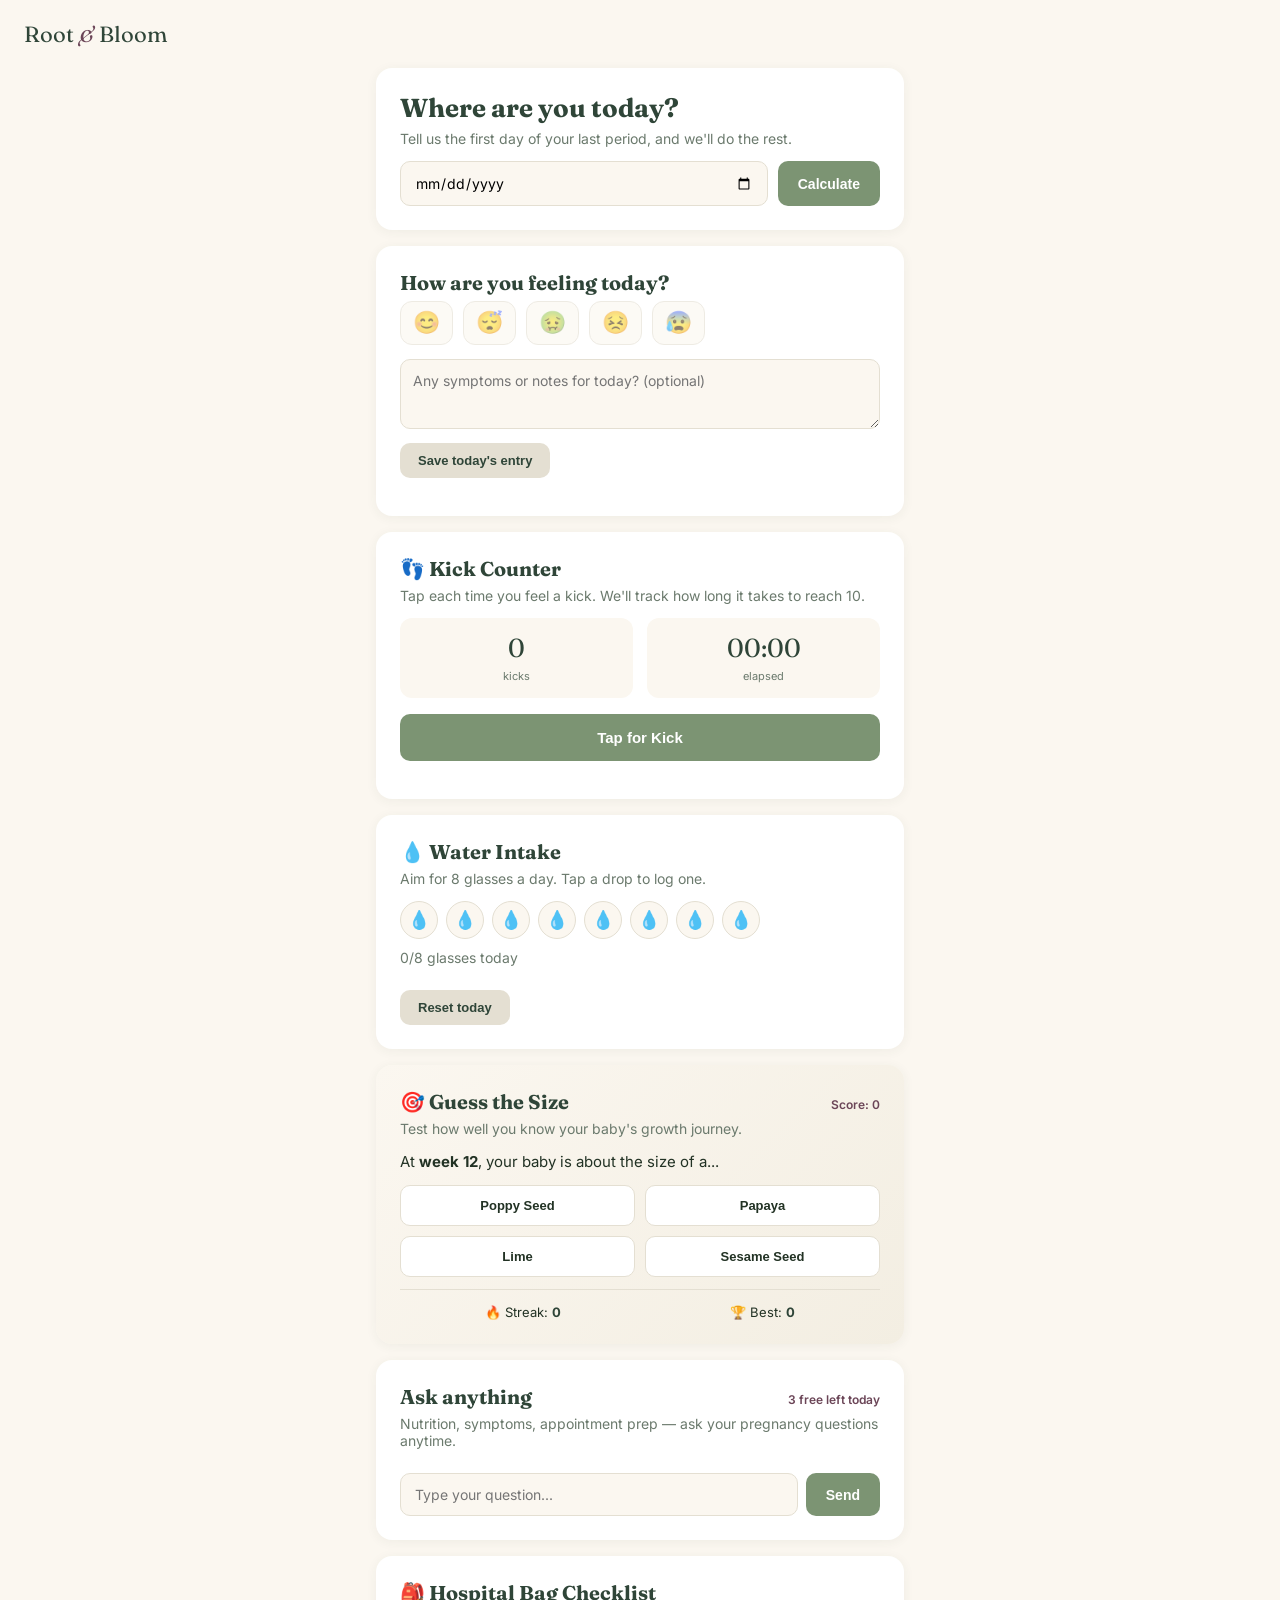
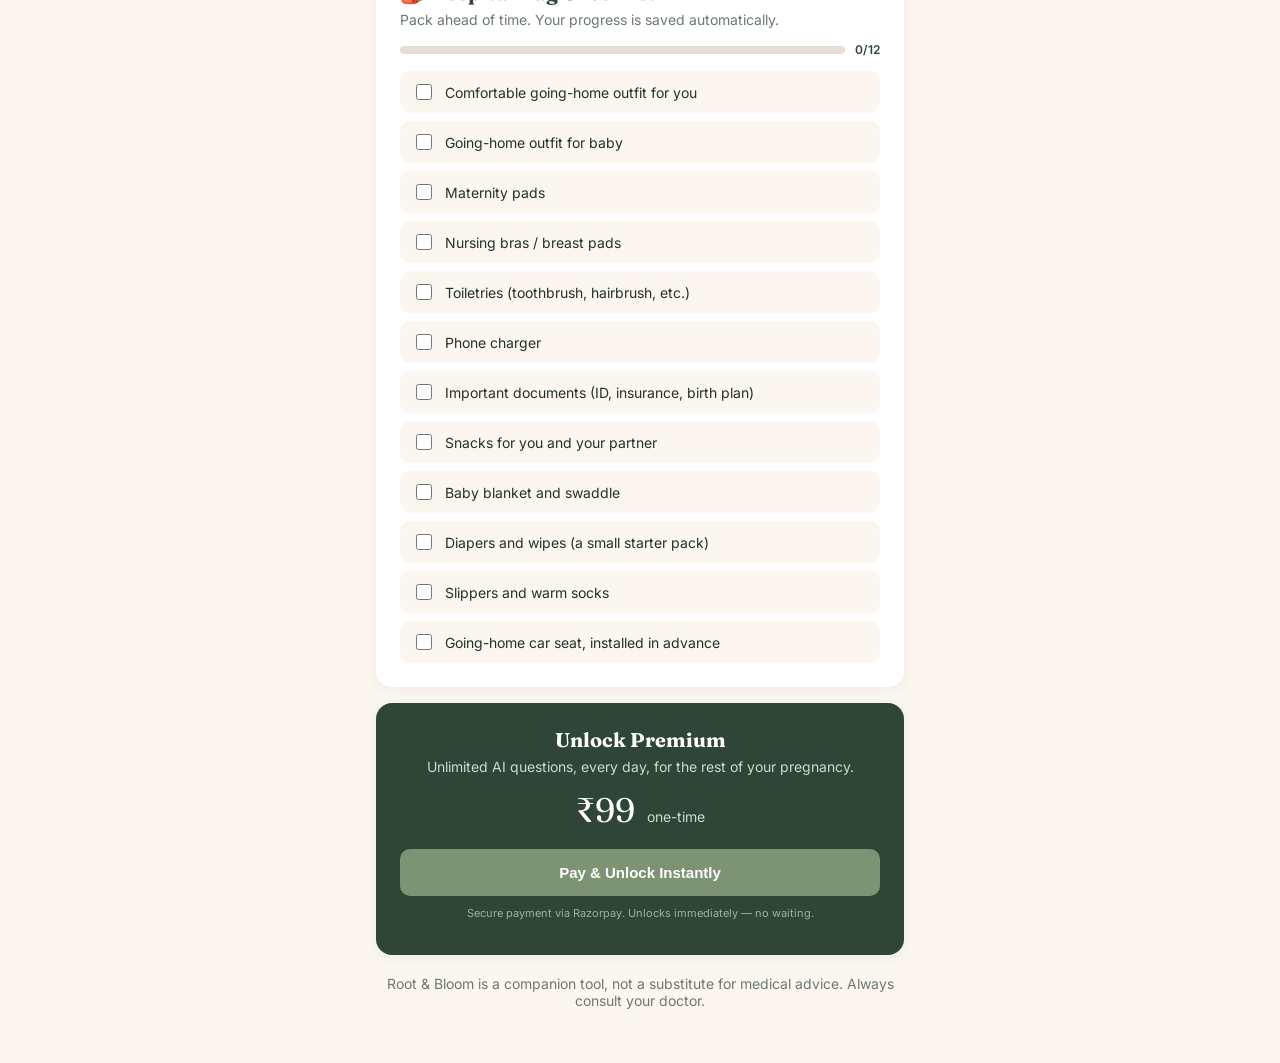
==== index.html @ 970a051b "Add files via upload" ====
<!DOCTYPE html>
<html lang="en">
<head>
<meta charset="UTF-8">
<meta name="viewport" content="width=device-width, initial-scale=1.0">
<title>Root & Bloom — Your Pregnancy Companion</title>
<link rel="preconnect" href="https://fonts.googleapis.com">
<link href="https://fonts.googleapis.com/css2?family=Fraunces:opsz,wght@9..144,400;9..144,500;9..144,600&family=Inter:wght@400;500;600;700&display=swap" rel="stylesheet">
<link rel="stylesheet" href="style.css">
<script src="https://checkout.razorpay.com/v1/checkout.js"></script>
</head>
<body>

<header class="topbar">
  <div class="logo">Root <em>&</em> Bloom</div>
  <div id="premiumBadge" class="premium-badge hidden">✦ Premium</div>
</header>

<main>

  <!-- WEEK TRACKER -->
  <section class="card hero-card">
    <h1>Where are you today?</h1>
    <p class="muted">Tell us the first day of your last period, and we'll do the rest.</p>
    <div class="row">
      <input type="date" id="lmpDate">
      <button id="calcBtn" class="btn-primary">Calculate</button>
    </div>
    <div id="weekResult" class="week-result hidden">
      <div class="ring-visual">
        <svg viewBox="0 0 200 200">
          <circle cx="100" cy="100" r="90" fill="none" stroke="#E4DFD2" stroke-width="10"/>
          <circle id="progressRing" cx="100" cy="100" r="90" fill="none" stroke="#7C9473" stroke-width="10" stroke-linecap="round" transform="rotate(-90 100 100)"/>
        </svg>
        <div class="ring-center">
          <span id="weekNumber">0</span>
          <small>weeks</small>
        </div>
      </div>
      <div class="week-details">
        <p id="sizeCompare" class="size-compare"></p>
        <p id="trimester" class="muted"></p>
        <p id="dueDate" class="muted"></p>
      </div>
    </div>
  </section>

  <!-- WEEKLY TIP -->
  <section class="card tip-card hidden" id="tipCard">
    <h2>✦ This week's tip</h2>
    <p id="tipText" class="tip-text"></p>
  </section>

  <!-- SYMPTOM LOG -->
  <section class="card">
    <h2>How are you feeling today?</h2>
    <div class="mood-row" id="moodRow">
      <button class="mood-btn" data-mood="😊">😊</button>
      <button class="mood-btn" data-mood="😴">😴</button>
      <button class="mood-btn" data-mood="🤢">🤢</button>
      <button class="mood-btn" data-mood="😣">😣</button>
      <button class="mood-btn" data-mood="😰">😰</button>
    </div>
    <textarea id="symptomNote" placeholder="Any symptoms or notes for today? (optional)"></textarea>
    <button id="logBtn" class="btn-secondary">Save today's entry</button>
    <div id="logHistory" class="log-history"></div>
  </section>

  <!-- KICK COUNTER -->
  <section class="card">
    <h2>👣 Kick Counter</h2>
    <p class="muted">Tap each time you feel a kick. We'll track how long it takes to reach 10.</p>
    <div class="kick-display">
      <div class="kick-count-wrap">
        <span id="kickCount">0</span>
        <small>kicks</small>
      </div>
      <div class="kick-timer-wrap">
        <span id="kickTimer">00:00</span>
        <small>elapsed</small>
      </div>
    </div>
    <div class="row">
      <button id="kickTapBtn" class="btn-primary btn-large">Tap for Kick</button>
    </div>
    <button id="kickResetBtn" class="btn-secondary hidden">Reset Session</button>
    <p id="kickDoneMsg" class="kick-done-msg hidden"></p>
    <div id="kickHistory" class="log-history"></div>
  </section>

  <!-- WATER TRACKER -->
  <section class="card">
    <h2>💧 Water Intake</h2>
    <p class="muted">Aim for 8 glasses a day. Tap a drop to log one.</p>
    <div class="water-row" id="waterRow"></div>
    <p class="muted" id="waterStatus" style="margin-top:10px;"></p>
    <button id="waterResetBtn" class="btn-secondary">Reset today</button>
  </section>

  <!-- BABY SIZE GUESS GAME -->
  <section class="card game-card">
    <div class="ai-header">
      <h2>🎯 Guess the Size</h2>
      <span class="chat-counter" id="gameScore">Score: 0</span>
    </div>
    <p class="muted">Test how well you know your baby's growth journey.</p>

    <div id="gameQuestion" class="game-question">
      <p class="game-prompt">At <strong>week <span id="gameWeek">--</span></strong>, your baby is about the size of a...</p>
      <div id="gameOptions" class="game-options"></div>
      <p id="gameFeedback" class="game-feedback hidden"></p>
      <button id="gameNextBtn" class="btn-secondary hidden">Next Question →</button>
    </div>

    <div class="game-stats">
      <span>🔥 Streak: <strong id="gameStreak">0</strong></span>
      <span>🏆 Best: <strong id="gameBest">0</strong></span>
    </div>
  </section>

  <!-- AI ASSISTANT -->

  <section class="card ai-card">
    <div class="ai-header">
      <h2>Ask anything</h2>
      <span id="chatCounter" class="chat-counter"></span>
    </div>
    <p class="muted">Nutrition, symptoms, appointment prep — ask your pregnancy questions anytime.</p>
    <div id="chatWindow" class="chat-window"></div>
    <div class="chat-input-row">
      <input type="text" id="chatInput" placeholder="Type your question...">
      <button id="sendBtn" class="btn-primary">Send</button>
    </div>
    <p id="chatLockMsg" class="lock-msg hidden">You've used today's free questions. Unlock Premium below for unlimited access.</p>
  </section>

  <!-- HOSPITAL BAG CHECKLIST -->
  <section class="card">
    <h2>🎒 Hospital Bag Checklist</h2>
    <p class="muted">Pack ahead of time. Your progress is saved automatically.</p>
    <div class="checklist-progress-wrap">
      <div class="checklist-progress-bar"><div id="checklistProgressFill" class="checklist-progress-fill"></div></div>
      <span id="checklistProgressText" class="checklist-progress-text"></span>
    </div>
    <div id="checklistItems" class="checklist-items"></div>
  </section>

  <!-- PREMIUM UNLOCK -->
  <section class="card premium-card" id="premiumSection">
    <h2>Unlock Premium</h2>
    <p class="muted">Unlimited AI questions, every day, for the rest of your pregnancy.</p>
    <div class="price-row">
      <span class="price">₹99</span>
      <span class="muted">one-time</span>
    </div>
    <button id="payBtn" class="btn-primary btn-large">Pay & Unlock Instantly</button>
    <p class="fine-print">Secure payment via Razorpay. Unlocks immediately — no waiting.</p>
  </section>

</main>

<footer>
  <p class="muted">Root & Bloom is a companion tool, not a substitute for medical advice. Always consult your doctor.</p>
</footer>

<script src="script.js"></script>
</body>
</html>
---- style.css ----
:root{
  --ink: #223224;
  --deep: #2F4538;
  --sage: #7C9473;
  --sage-light: #E4DFD2;
  --rose: #D9A9A0;
  --plum: #6B4557;
  --ivory: #FBF7F0;
  --card: #ffffff;
}

*{ box-sizing: border-box; }
body{
  margin: 0;
  background: var(--ivory);
  font-family: 'Inter', sans-serif;
  color: var(--ink);
  padding-bottom: 40px;
}

.topbar{
  display: flex;
  justify-content: space-between;
  align-items: center;
  padding: 20px 24px;
}
.logo{
  font-family: 'Fraunces', serif;
  font-size: 22px;
  color: var(--deep);
}
.logo em{ font-style: italic; color: var(--plum); }

.premium-badge{
  background: var(--plum);
  color: white;
  padding: 6px 14px;
  border-radius: 20px;
  font-size: 12px;
  font-weight: 600;
  letter-spacing: 0.04em;
}
.hidden{ display: none !important; }

main{
  max-width: 560px;
  margin: 0 auto;
  padding: 0 16px;
  display: flex;
  flex-direction: column;
  gap: 16px;
}

.card{
  background: var(--card);
  border-radius: 16px;
  padding: 24px;
  box-shadow: 0 2px 12px rgba(47,69,56,0.06);
}

h1{
  font-family: 'Fraunces', serif;
  font-size: 26px;
  color: var(--deep);
  margin: 0 0 6px;
}
h2{
  font-family: 'Fraunces', serif;
  font-size: 20px;
  color: var(--deep);
  margin: 0 0 6px;
}
.muted{ color: #6b7a6d; font-size: 14px; margin: 0 0 14px; }

.row{ display: flex; gap: 10px; }
input[type="date"], input[type="text"]{
  flex: 1;
  padding: 12px 14px;
  border: 1px solid var(--sage-light);
  border-radius: 10px;
  font-family: 'Inter', sans-serif;
  font-size: 14px;
  background: var(--ivory);
}

.btn-primary{
  background: var(--sage);
  color: white;
  border: none;
  padding: 12px 20px;
  border-radius: 10px;
  font-weight: 600;
  font-size: 14px;
  cursor: pointer;
  transition: background 0.2s;
}
.btn-primary:hover{ background: var(--deep); }
.btn-large{ width: 100%; padding: 15px; font-size: 15px; }

.btn-secondary{
  background: var(--sage-light);
  color: var(--deep);
  border: none;
  padding: 10px 18px;
  border-radius: 10px;
  font-weight: 600;
  font-size: 13px;
  cursor: pointer;
  margin-top: 10px;
}

.week-result{
  margin-top: 20px;
  display: flex;
  align-items: center;
  gap: 20px;
}
.ring-visual{
  position: relative;
  width: 110px;
  height: 110px;
  flex-shrink: 0;
}
.ring-visual svg{ width: 100%; height: 100%; }
#progressRing{
  stroke-dasharray: 565;
  stroke-dashoffset: 565;
  transition: stroke-dashoffset 0.6s ease;
}
.ring-center{
  position: absolute;
  top: 0; left: 0; right: 0; bottom: 0;
  display: flex;
  flex-direction: column;
  align-items: center;
  justify-content: center;
}
.ring-center span{ font-family: 'Fraunces', serif; font-size: 26px; color: var(--deep); }
.ring-center small{ font-size: 11px; color: #6b7a6d; }

.size-compare{ font-weight: 600; font-size: 15px; margin: 0 0 4px; }

.mood-row{ display: flex; gap: 10px; margin-bottom: 14px; }
.mood-btn{
  font-size: 22px;
  background: var(--ivory);
  border: 1px solid var(--sage-light);
  border-radius: 12px;
  padding: 8px 12px;
  cursor: pointer;
  opacity: 0.6;
  transition: all 0.15s;
}
.mood-btn.selected{ opacity: 1; border-color: var(--sage); background: var(--sage-light); }

textarea{
  width: 100%;
  min-height: 70px;
  padding: 12px;
  border: 1px solid var(--sage-light);
  border-radius: 10px;
  font-family: 'Inter', sans-serif;
  font-size: 14px;
  resize: vertical;
  background: var(--ivory);
}

.log-history{ margin-top: 14px; display: flex; flex-direction: column; gap: 8px; }
.log-entry{
  background: var(--ivory);
  border-radius: 10px;
  padding: 10px 12px;
  font-size: 13px;
  display: flex;
  justify-content: space-between;
  gap: 10px;
}
.log-entry .log-date{ color: #6b7a6d; font-size: 11px; }

.ai-header{ display: flex; justify-content: space-between; align-items: baseline; }
.chat-counter{ font-size: 12px; color: var(--plum); font-weight: 600; }

.chat-window{
  max-height: 260px;
  overflow-y: auto;
  display: flex;
  flex-direction: column;
  gap: 10px;
  margin: 10px 0;
}
.msg{
  padding: 10px 14px;
  border-radius: 14px;
  font-size: 14px;
  line-height: 1.45;
  max-width: 85%;
}
.msg.user{
  background: var(--sage);
  color: white;
  align-self: flex-end;
  border-bottom-right-radius: 4px;
}
.msg.ai{
  background: var(--ivory);
  color: var(--ink);
  align-self: flex-start;
  border-bottom-left-radius: 4px;
}
.chat-input-row{ display: flex; gap: 8px; }
.lock-msg{
  margin-top: 10px;
  font-size: 13px;
  color: var(--plum);
  background: #F7ECEA;
  padding: 10px 12px;
  border-radius: 10px;
}

.game-card{ background: linear-gradient(135deg, #FBF7F0, #F3EEE2); }
.game-prompt{ font-size: 15px; margin-bottom: 14px; }
.game-options{
  display: grid;
  grid-template-columns: 1fr 1fr;
  gap: 10px;
  margin-bottom: 12px;
}
.game-option-btn{
  background: white;
  border: 1.5px solid var(--sage-light);
  border-radius: 10px;
  padding: 12px 10px;
  font-size: 13px;
  font-weight: 600;
  color: var(--ink);
  cursor: pointer;
  transition: all 0.15s;
  text-transform: capitalize;
}
.game-option-btn:hover:not(:disabled){ border-color: var(--sage); background: var(--sage-light); }
.game-option-btn:disabled{ cursor: default; opacity: 0.7; }
.game-option-btn.correct{ background: #E4F0E0; border-color: var(--sage); opacity: 1; }
.game-option-btn.wrong{ background: #F7ECEA; border-color: var(--rose); opacity: 1; }

.game-feedback{ font-size: 13px; font-weight: 600; margin: 6px 0 12px; }
.game-feedback.correct-text{ color: var(--sage); }
.game-feedback.wrong-text{ color: var(--plum); }

.game-stats{
  display: flex;
  justify-content: space-around;
  border-top: 1px solid var(--sage-light);
  padding-top: 14px;
  margin-top: 6px;
  font-size: 13px;
}
.game-stats strong{ color: var(--deep); }

.tip-card{ background: var(--sage-light); }
.tip-text{ font-size: 14px; line-height: 1.5; margin: 0; color: var(--deep); }

.kick-display{ display: flex; gap: 14px; margin-bottom: 16px; }
.kick-count-wrap, .kick-timer-wrap{
  flex: 1;
  background: var(--ivory);
  border-radius: 12px;
  padding: 14px;
  text-align: center;
}
.kick-count-wrap span, .kick-timer-wrap span{
  display: block;
  font-family: 'Fraunces', serif;
  font-size: 26px;
  color: var(--deep);
}
.kick-count-wrap small, .kick-timer-wrap small{ font-size: 11px; color: #6b7a6d; }
.kick-done-msg{
  margin-top: 10px;
  font-size: 13px;
  font-weight: 600;
  color: var(--sage);
  background: #E4F0E0;
  padding: 10px 12px;
  border-radius: 10px;
}

.water-row{ display: flex; gap: 8px; flex-wrap: wrap; }
.water-drop{
  width: 38px;
  height: 38px;
  border-radius: 50%;
  border: 1.5px solid var(--sage-light);
  background: var(--ivory);
  font-size: 18px;
  cursor: pointer;
  display: flex;
  align-items: center;
  justify-content: center;
  transition: all 0.15s;
}
.water-drop.filled{ background: var(--sage); border-color: var(--sage); }

.checklist-progress-wrap{ display: flex; align-items: center; gap: 10px; margin-bottom: 14px; }
.checklist-progress-bar{
  flex: 1;
  height: 8px;
  border-radius: 6px;
  background: var(--sage-light);
  overflow: hidden;
}
.checklist-progress-fill{
  height: 100%;
  background: var(--sage);
  width: 0%;
  transition: width 0.3s ease;
}
.checklist-progress-text{ font-size: 12px; font-weight: 600; color: var(--deep); white-space: nowrap; }
.checklist-items{ display: flex; flex-direction: column; gap: 8px; }
.checklist-item{
  display: flex;
  align-items: center;
  gap: 10px;
  background: var(--ivory);
  border-radius: 10px;
  padding: 10px 12px;
  font-size: 14px;
  cursor: pointer;
}
.checklist-item input{ width: 16px; height: 16px; accent-color: var(--sage); cursor: pointer; }
.checklist-item.checked span{ text-decoration: line-through; color: #8a978c; }

.premium-card{ background: var(--deep); color: white; text-align: center; }
.premium-card h2{ color: white; }
.premium-card .muted{ color: #cfd9d0; }
.price-row{ margin: 10px 0 18px; }
.price{ font-family: 'Fraunces', serif; font-size: 34px; margin-right: 8px; }
.fine-print{ font-size: 11px; color: #9fb0a2; margin-top: 10px; }

footer{
  max-width: 560px;
  margin: 20px auto 0;
  padding: 0 16px;
  text-align: center;
}
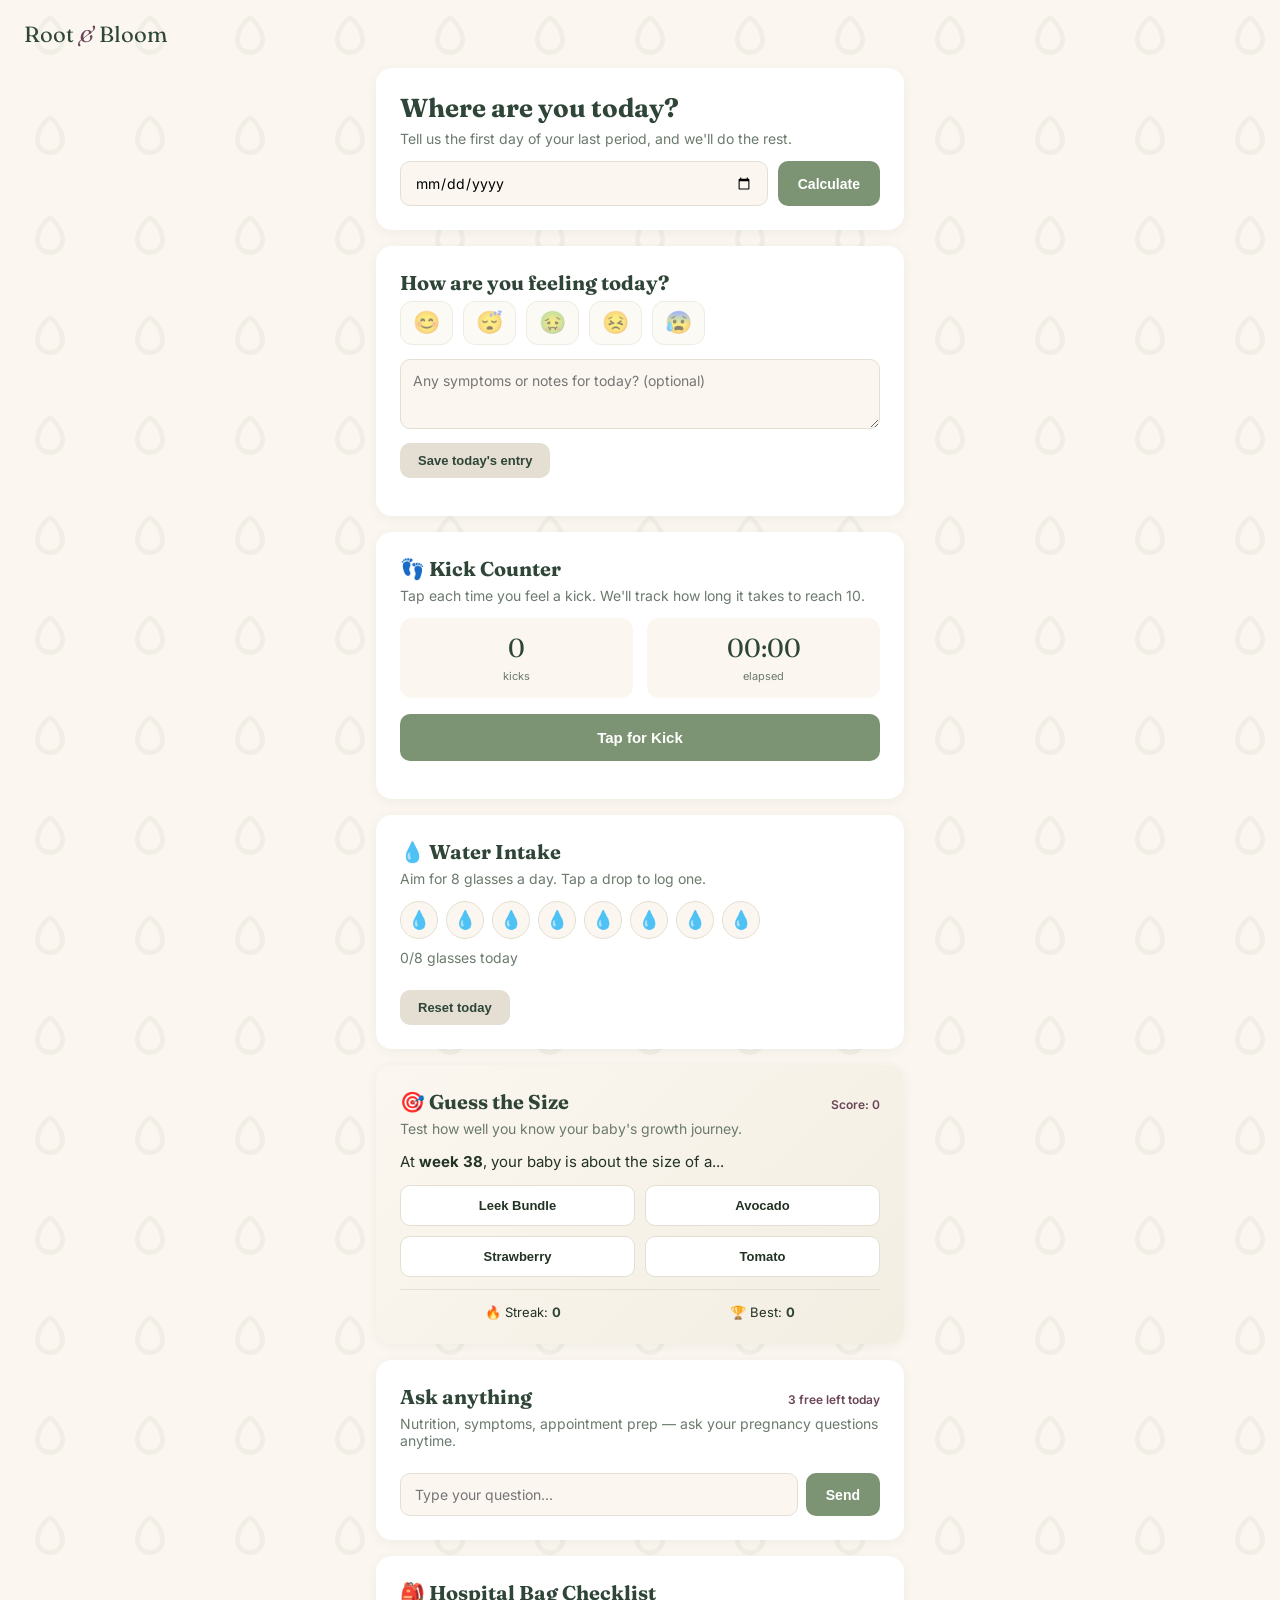
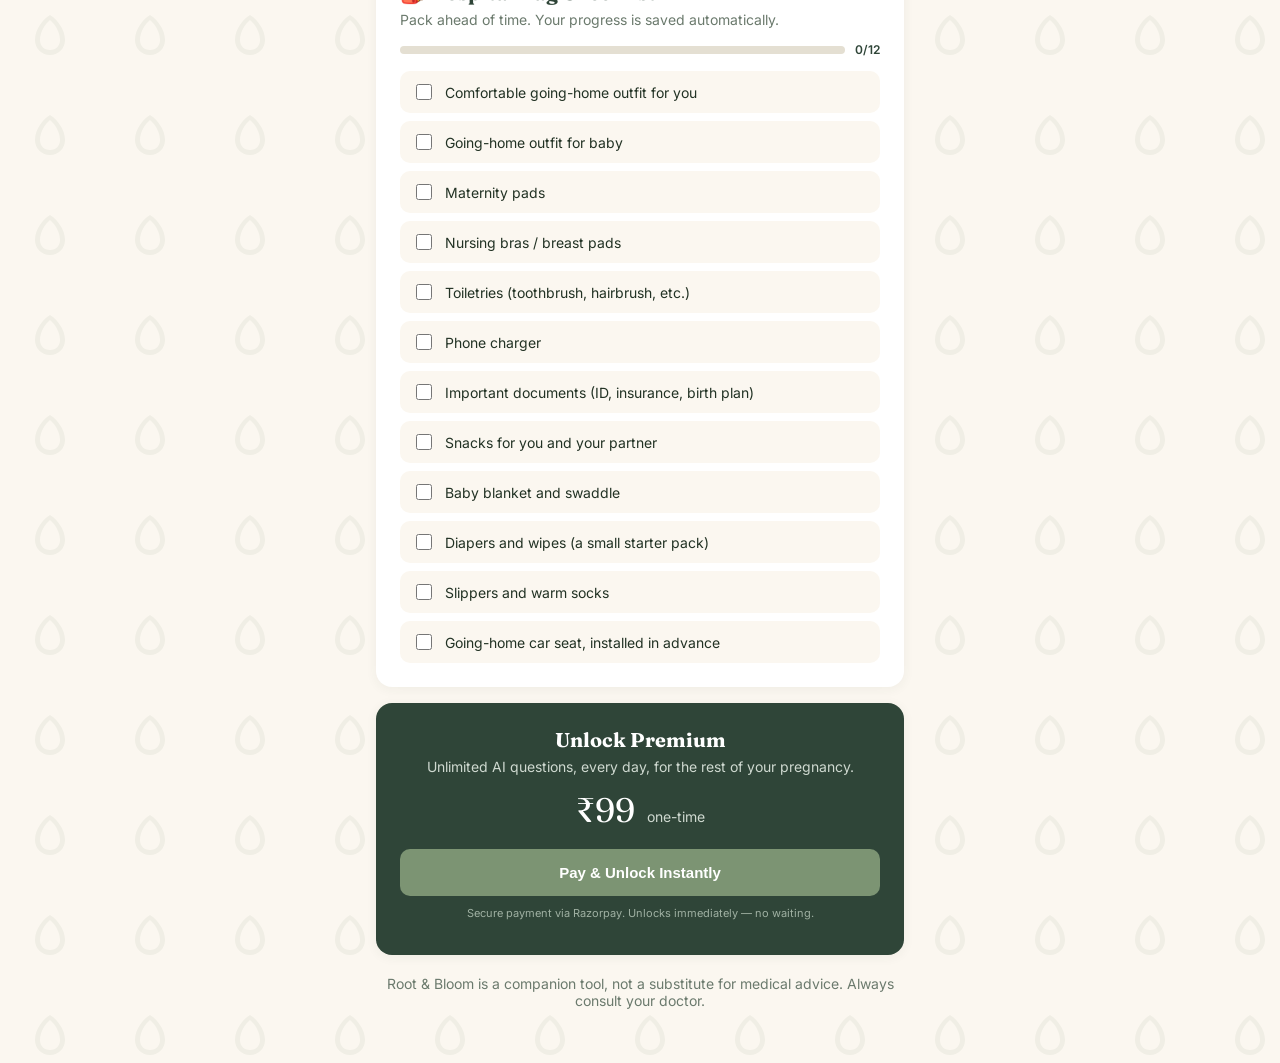
==== commit 91a16c87: "Update index.html" ====
--- a/index.html
+++ b/index.html
@@ -153,7 +153,7 @@
       <span class="price">₹99</span>
       <span class="muted">one-time</span>
     </div>
-    <button id="payBtn" class="btn-primary btn-large">Pay & Unlock Instantly</button>
+    <button id="payBtn" class="btn-primary btn-large" onclick="payWithGpay(99)">Pay & Unlock Instantly</button>
     <p class="fine-print">Secure payment via Razorpay. Unlocks immediately — no waiting.</p>
   </section>
 
--- a/style.css
+++ b/style.css
@@ -13,6 +13,10 @@
 body{
   margin: 0;
   background: var(--ivory);
+background-image: url("data:image/svg+xml,%3Csvg xmlns='http://www.w3.org/2000/svg' width='100' height='100' viewBox='0 0 100 100'%3E%3Cg fill='%232d5016' fill-opacity='0.05'%3E%3Cpath d='M50 15c-8 5-15 15-15 25 0 8 6 15 15 15s15-7 15-15c0-10-7-20-15-25zm0 5c5 4 10 12 10 20 0 6-4 10-10 10s-10-4-10-10c0-8 5-16 10-20z'/%3E%3C/g%3E%3C/svg%3E");
+  background-repeat: repeat;
+  background-size: 100px 100px;
+  
   font-family: 'Inter', sans-serif;
   color: var(--ink);
   padding-bottom: 40px;
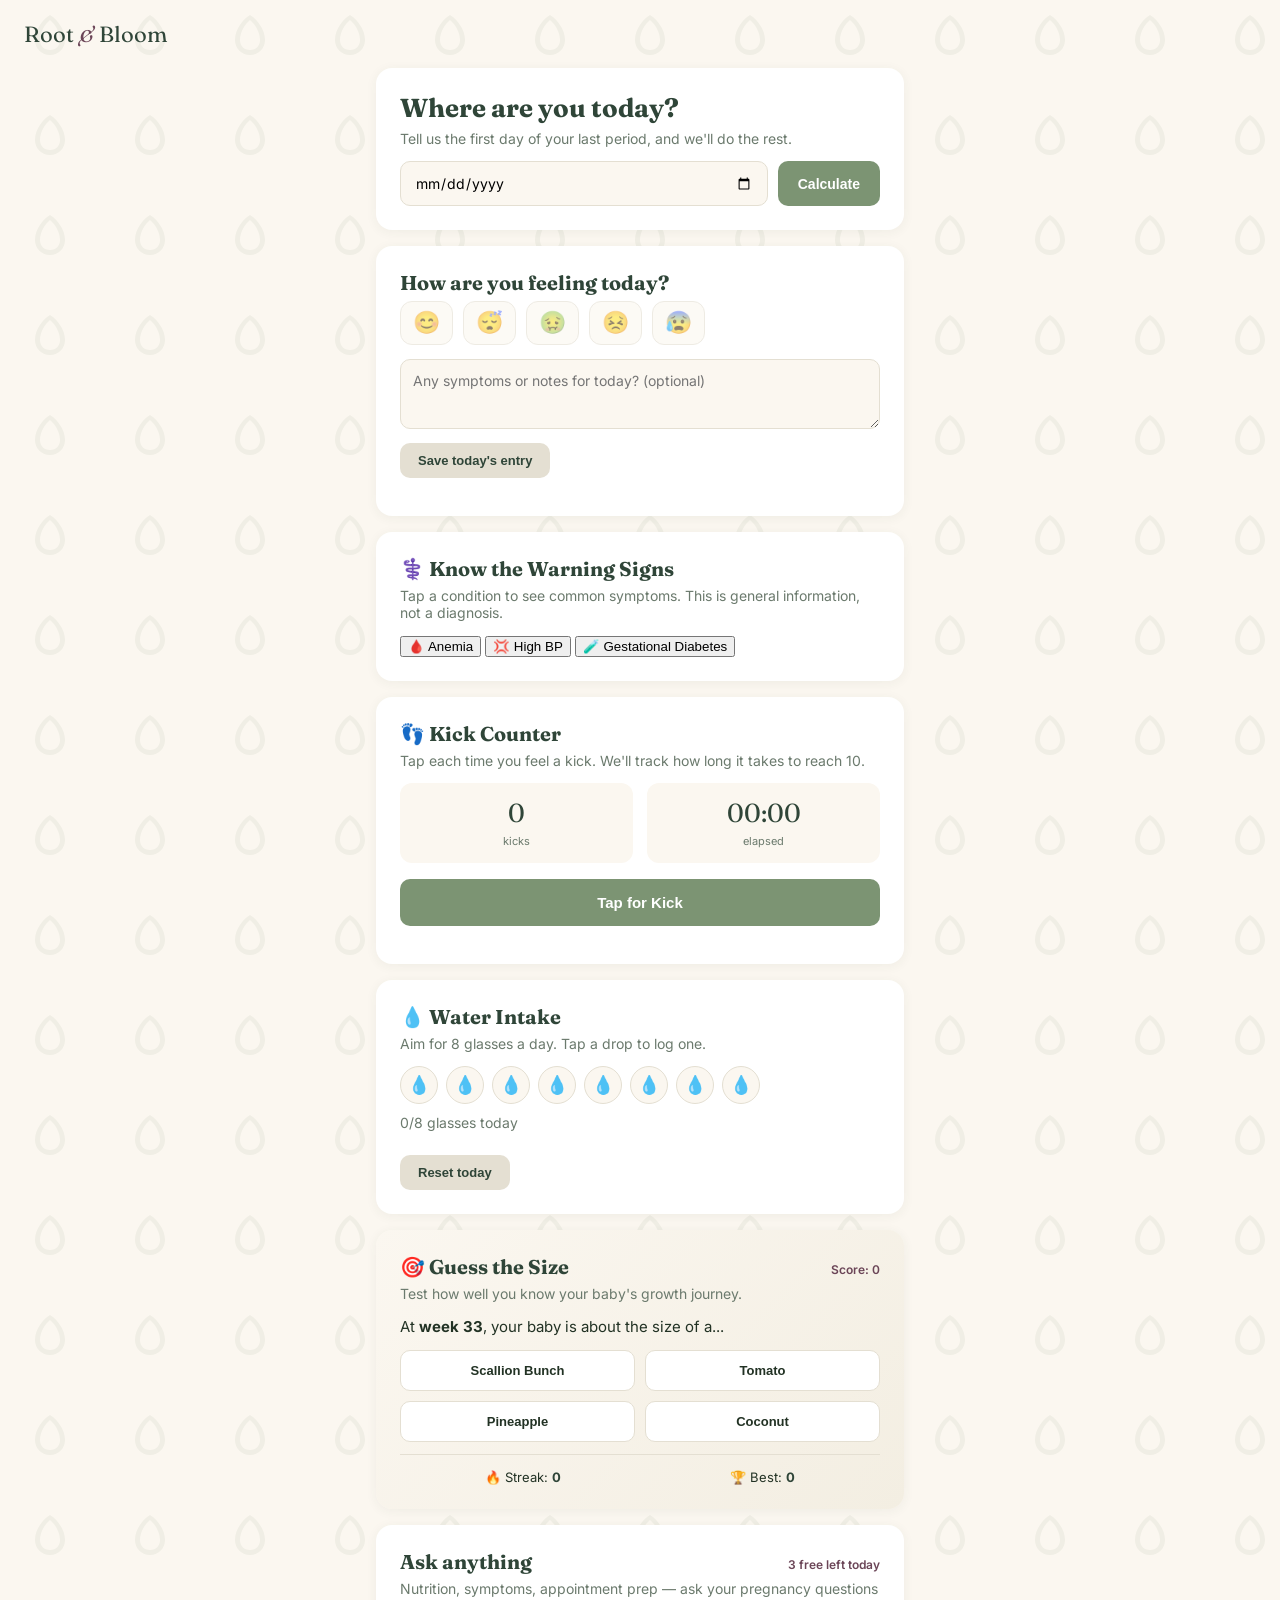
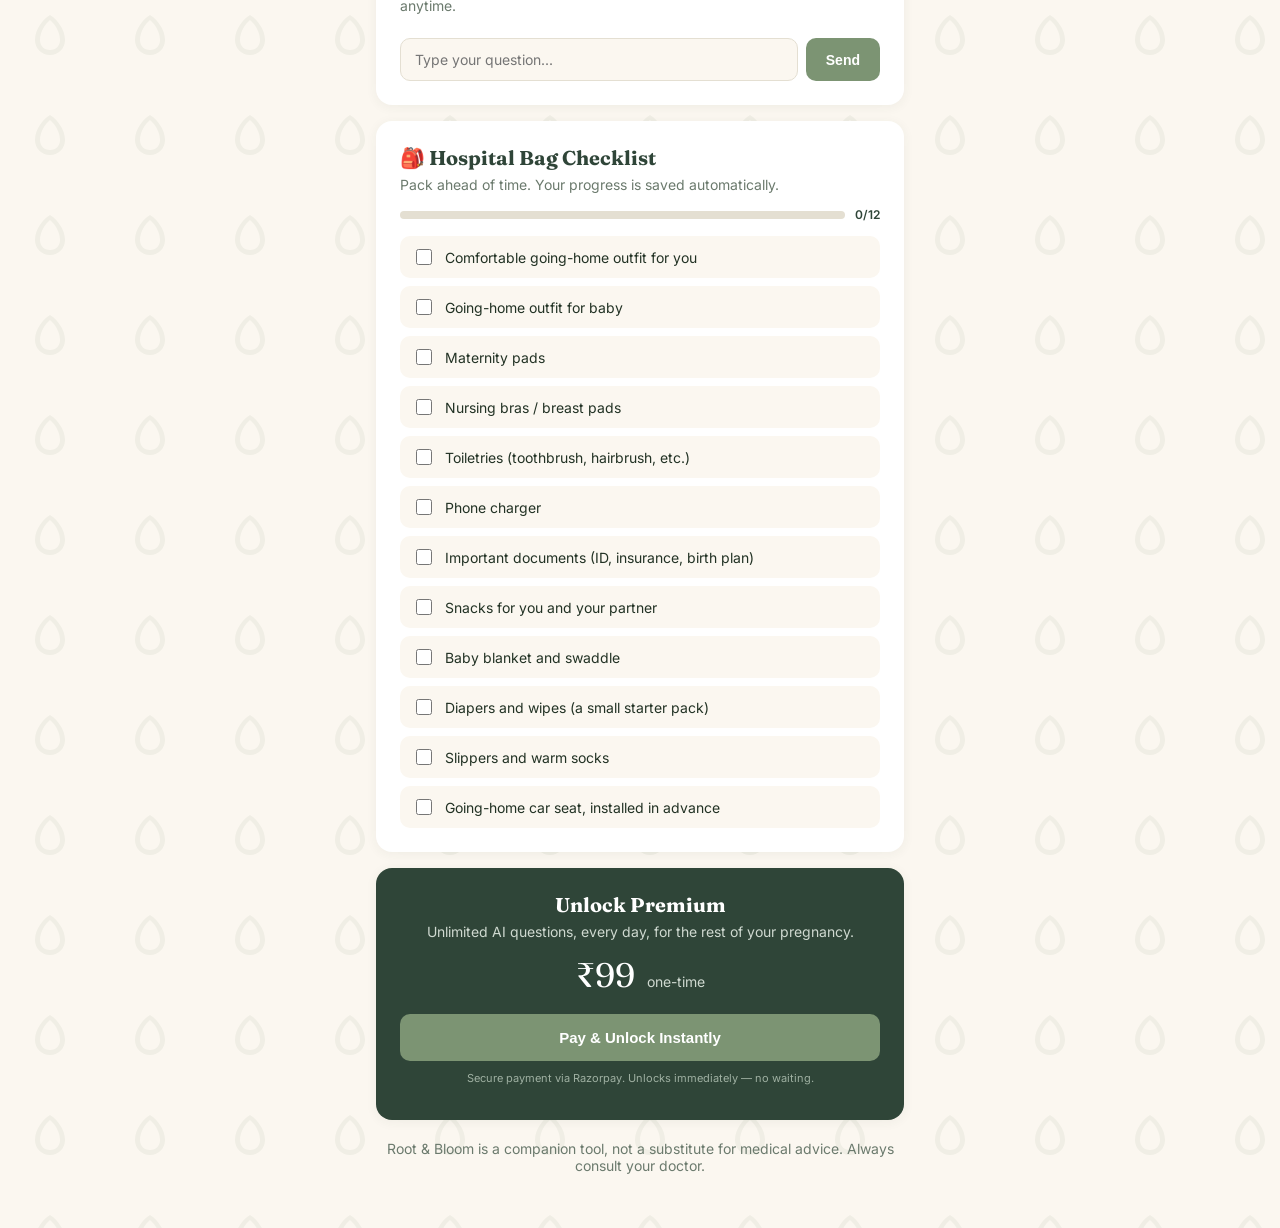
==== commit f9953ff1: "Update index.html" ====
--- a/index.html
+++ b/index.html
@@ -7,6 +7,7 @@
 <link rel="preconnect" href="https://fonts.googleapis.com">
 <link href="https://fonts.googleapis.com/css2?family=Fraunces:opsz,wght@9..144,400;9..144,500;9..144,600&family=Inter:wght@400;500;600;700&display=swap" rel="stylesheet">
 <link rel="stylesheet" href="style.css">
+<link rel="stylesheet" href="premium-theme.css">
 <script src="https://checkout.razorpay.com/v1/checkout.js"></script>
 </head>
 <body>
@@ -64,6 +65,18 @@
     <textarea id="symptomNote" placeholder="Any symptoms or notes for today? (optional)"></textarea>
     <button id="logBtn" class="btn-secondary">Save today's entry</button>
     <div id="logHistory" class="log-history"></div>
+  </section>
+
+  <!-- PREGNANCY CONDITION SYMPTOM CHECKER -->
+  <section class="card">
+    <h2>⚕️ Know the Warning Signs</h2>
+    <p class="muted">Tap a condition to see common symptoms. This is general information, not a diagnosis.</p>
+    <div class="condition-row" id="conditionRow">
+      <button class="condition-btn" data-condition="anemia">🩸 Anemia</button>
+      <button class="condition-btn" data-condition="bp">💢 High BP</button>
+      <button class="condition-btn" data-condition="gd">🧪 Gestational Diabetes</button>
+    </div>
+    <div id="conditionDetail" class="condition-detail hidden"></div>
   </section>
 
   <!-- KICK COUNTER -->
@@ -164,5 +177,6 @@
 </footer>
 
 <script src="script.js"></script>
+<script src="conditions.js"></script>
 </body>
 </html>
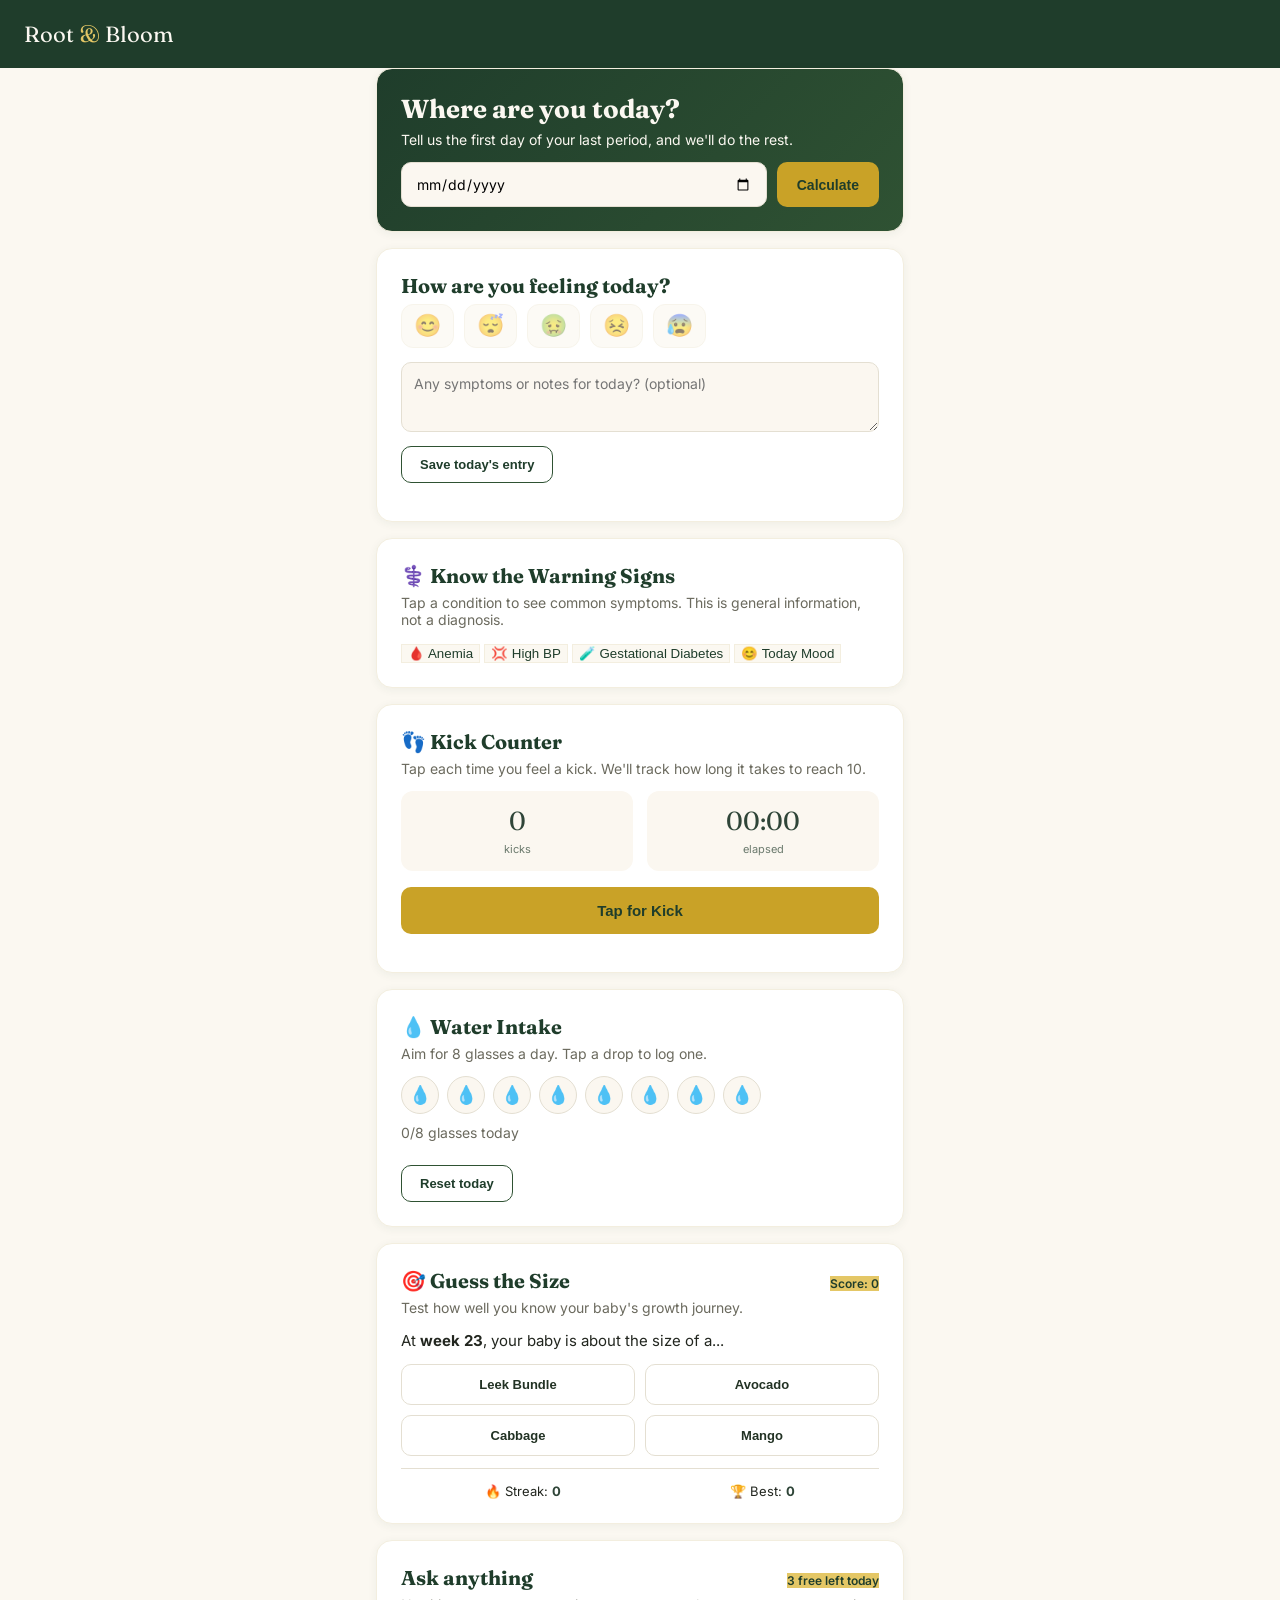
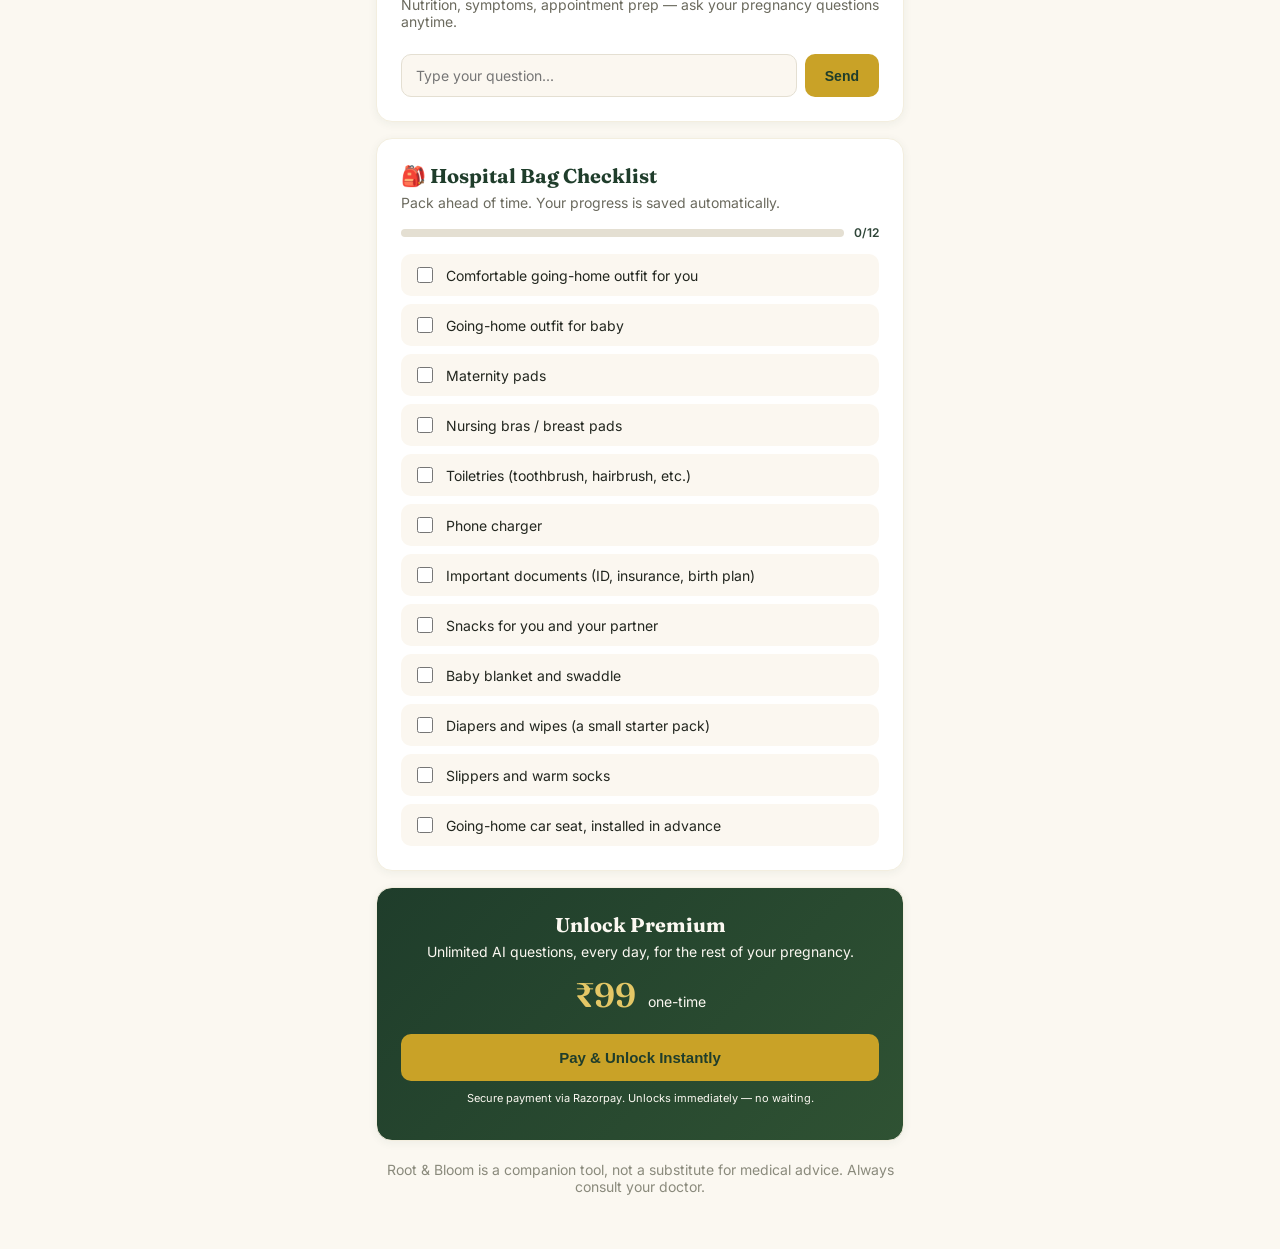
==== commit 2451056a: "Update index.html" ====
--- a/index.html
+++ b/index.html
@@ -75,6 +75,7 @@
       <button class="condition-btn" data-condition="anemia">🩸 Anemia</button>
       <button class="condition-btn" data-condition="bp">💢 High BP</button>
       <button class="condition-btn" data-condition="gd">🧪 Gestational Diabetes</button>
+<button class="condition-btn" id="moodJumpBtn">😊 Today Mood</button>
     </div>
     <div id="conditionDetail" class="condition-detail hidden"></div>
   </section>
--- a/premium-theme.css
+++ b/premium-theme.css
@@ -0,0 +1,172 @@
+:root {
+  --brand-green-dark: #1F3D2B;
+  --brand-green: #2F5233;
+  --brand-green-soft: #4A6D52;
+  --brand-gold: #C9A227;
+  --brand-gold-light: #E4C766;
+  --brand-gold-dark: #96791C;
+  --brand-cream: #FBF8F1;
+  --brand-cream-2: #F3EEDF;
+  --brand-text: #22261F;
+}
+
+body {
+  background: var(--brand-cream);
+  color: var(--brand-text);
+}
+
+.topbar {
+  background: var(--brand-green-dark);
+}
+
+.logo {
+  color: var(--brand-cream);
+  font-family: 'Fraunces', serif;
+}
+
+.logo em {
+  color: var(--brand-gold-light);
+  font-style: normal;
+}
+
+.premium-badge {
+  background: var(--brand-gold);
+  color: var(--brand-green-dark);
+  font-weight: 600;
+  border: none;
+}
+
+.card {
+  background: #FFFFFF;
+  border: 1px solid var(--brand-cream-2);
+  box-shadow: 0 2px 10px rgba(31, 61, 43, 0.06);
+}
+
+.hero-card {
+  background: linear-gradient(135deg, var(--brand-green-dark), var(--brand-green));
+  color: var(--brand-cream);
+}
+
+.hero-card h1,
+.hero-card .muted {
+  color: var(--brand-cream);
+}
+
+h1, h2, h3 {
+  font-family: 'Fraunces', serif;
+  color: var(--brand-green-dark);
+}
+
+.hero-card h1 {
+  color: var(--brand-cream);
+}
+
+.muted {
+  color: #6B6A5E;
+}
+
+.btn-primary {
+  background: var(--brand-gold);
+  color: var(--brand-green-dark);
+  border: none;
+  font-weight: 700;
+}
+
+.btn-primary:hover {
+  background: var(--brand-gold-light);
+}
+
+.btn-secondary {
+  background: transparent;
+  color: var(--brand-green-dark);
+  border: 1.5px solid var(--brand-green);
+}
+
+.btn-secondary:hover {
+  background: var(--brand-cream-2);
+}
+
+#progressRing {
+  stroke: var(--brand-gold) !important;
+}
+
+.ring-visual circle:first-child {
+  stroke: var(--brand-cream-2) !important;
+}
+
+.ring-center span {
+  color: var(--brand-green-dark);
+  font-family: 'Fraunces', serif;
+}
+
+.tip-card {
+  background: var(--brand-cream-2);
+  border-left: 4px solid var(--brand-gold);
+}
+
+.mood-btn {
+  border: 1.5px solid var(--brand-cream-2);
+}
+
+.mood-btn.active,
+.mood-btn:hover {
+  border-color: var(--brand-gold);
+  background: var(--brand-cream-2);
+}
+
+.condition-btn {
+  background: var(--brand-cream);
+  border: 1px solid var(--brand-cream-2);
+  color: var(--brand-green-dark);
+}
+
+.condition-btn:hover {
+  border-color: var(--brand-gold);
+  background: var(--brand-cream-2);
+}
+
+.condition-btn.active {
+  background: var(--brand-green-dark);
+  border-color: var(--brand-green-dark);
+  color: var(--brand-gold-light);
+}
+
+.condition-detail {
+  background: var(--brand-cream-2);
+  border: 1px solid var(--brand-gold-light);
+}
+
+.condition-detail h3 {
+  color: var(--brand-green-dark);
+}
+
+.chat-counter {
+  background: var(--brand-gold-light);
+  color: var(--brand-green-dark);
+}
+
+.premium-card {
+  background: linear-gradient(135deg, var(--brand-green-dark), var(--brand-green));
+  color: var(--brand-cream);
+}
+
+.premium-card h2,
+.premium-card .muted,
+.premium-card .fine-print {
+  color: var(--brand-cream);
+}
+
+.price {
+  color: var(--brand-gold-light);
+  font-family: 'Fraunces', serif;
+  font-weight: 600;
+}
+
+.premium-card .btn-primary {
+  background: var(--brand-gold);
+  color: var(--brand-green-dark);
+}
+
+footer .muted {
+  color: #8A8A7C;
+}
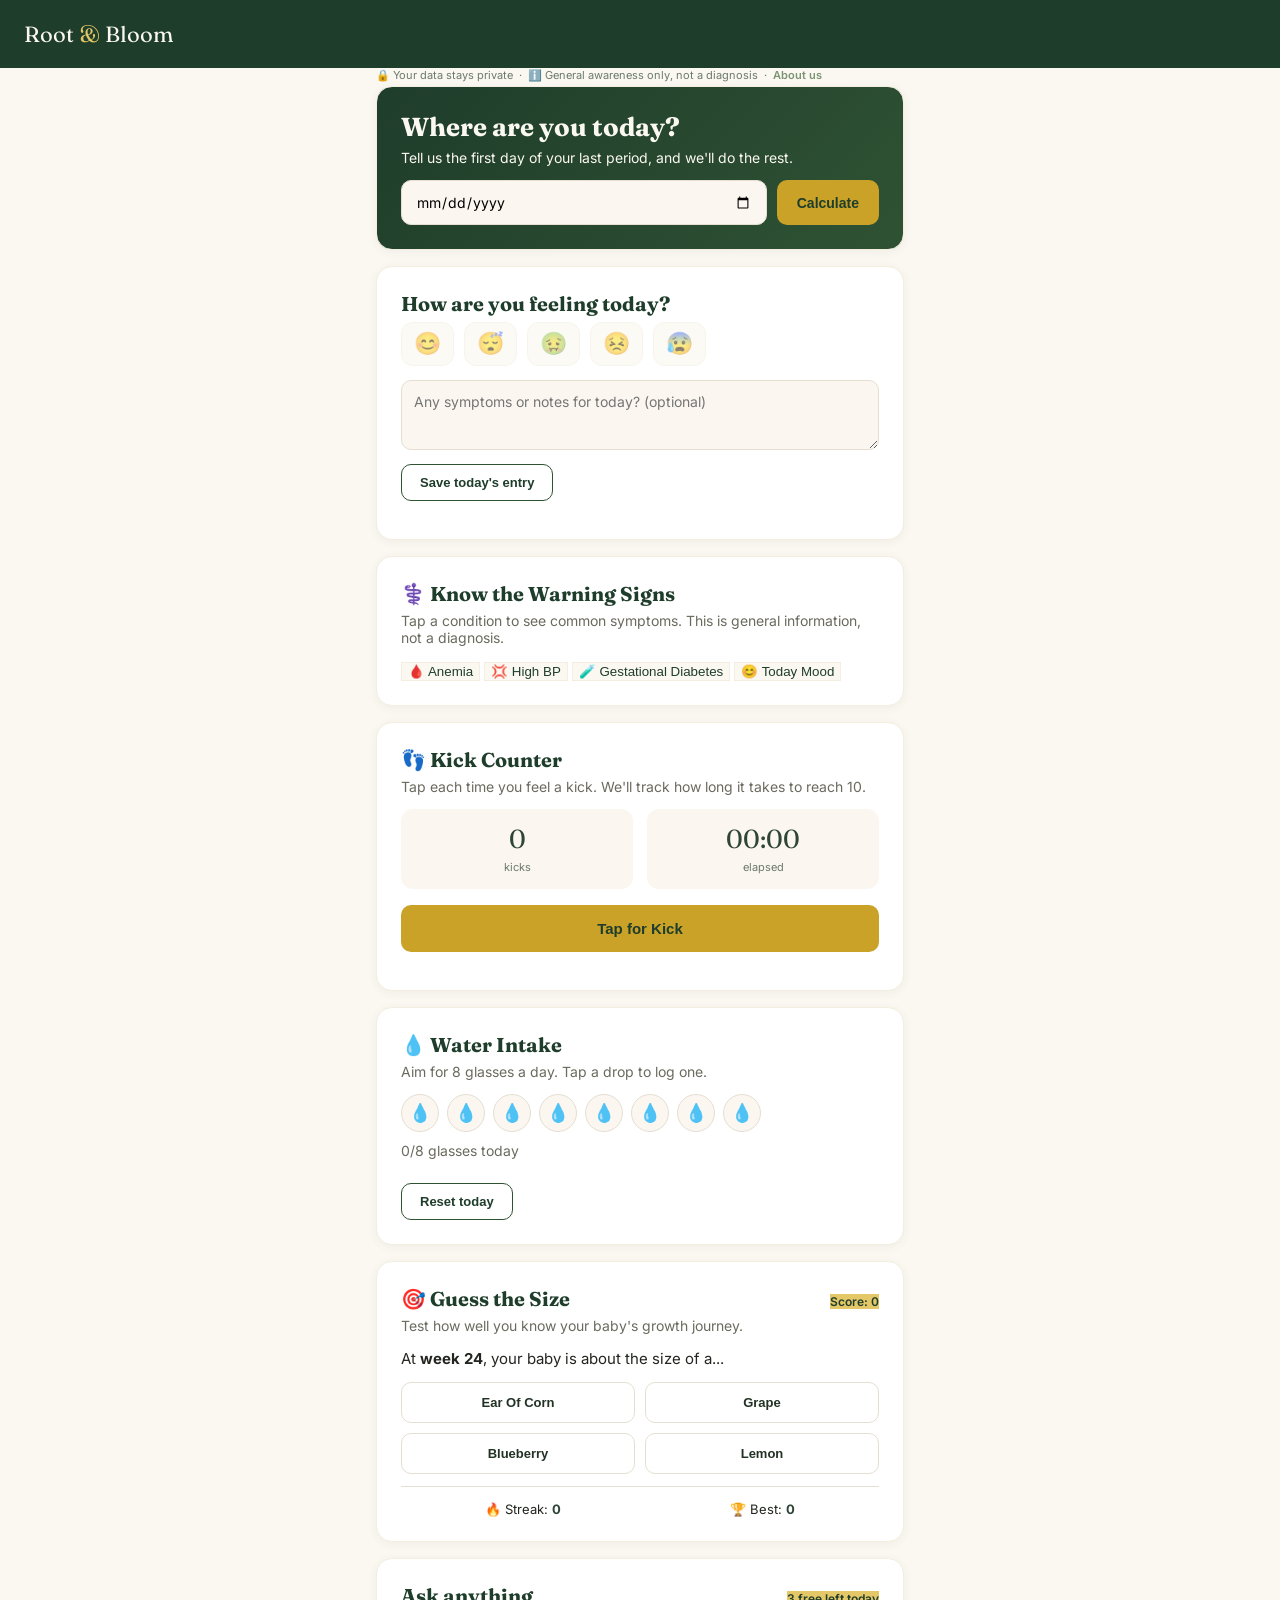
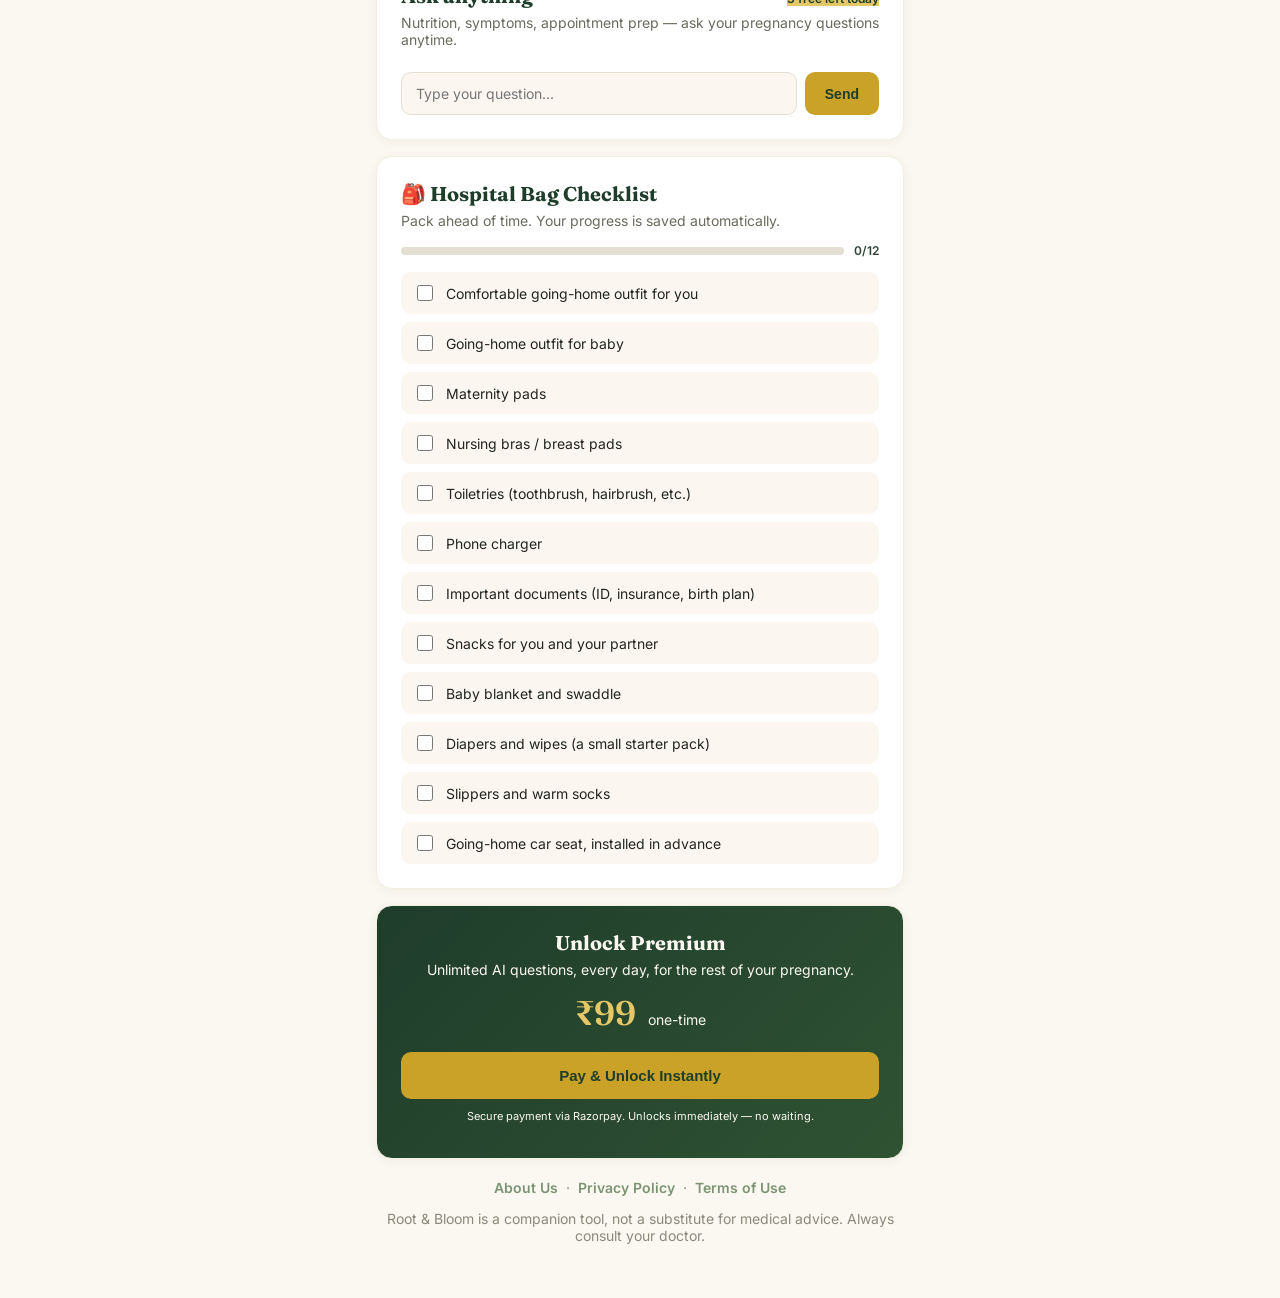
==== commit 8fda81e0: "Add files via upload" ====
--- a/index.html
+++ b/index.html
@@ -16,6 +16,15 @@
   <div class="logo">Root <em>&</em> Bloom</div>
   <div id="premiumBadge" class="premium-badge hidden">✦ Premium</div>
 </header>
+
+<div class="trust-strip">
+  <span>🔒 Your data stays private</span>
+  <span>·</span>
+  <span>ℹ️ General awareness only, not a diagnosis</span>
+  <span>·</span>
+  <a href="about.html">About us</a>
+</div>
+
 
 <main>
 
@@ -174,6 +183,7 @@
 </main>
 
 <footer>
+  <p class="muted"><a href="about.html">About Us</a> &nbsp;·&nbsp; <a href="privacy.html">Privacy Policy</a> &nbsp;·&nbsp; <a href="terms.html">Terms of Use</a></p>
   <p class="muted">Root & Bloom is a companion tool, not a substitute for medical advice. Always consult your doctor.</p>
 </footer>
 
--- a/style.css
+++ b/style.css
@@ -46,6 +46,20 @@
 }
 .hidden{ display: none !important; }
 
+.trust-strip{
+  max-width: 560px;
+  margin: 0 auto 4px;
+  padding: 0 16px;
+  display: flex;
+  flex-wrap: wrap;
+  gap: 6px;
+  align-items: center;
+  font-size: 11px;
+  color: #6b7a6d;
+}
+.trust-strip a{ color: var(--sage); font-weight: 600; text-decoration: none; }
+.trust-strip a:hover{ text-decoration: underline; }
+
 main{
   max-width: 560px;
   margin: 0 auto;
@@ -346,3 +360,5 @@
   padding: 0 16px;
   text-align: center;
 }
+footer a{ color: var(--sage); font-weight: 600; text-decoration: none; }
+footer a:hover{ text-decoration: underline; }
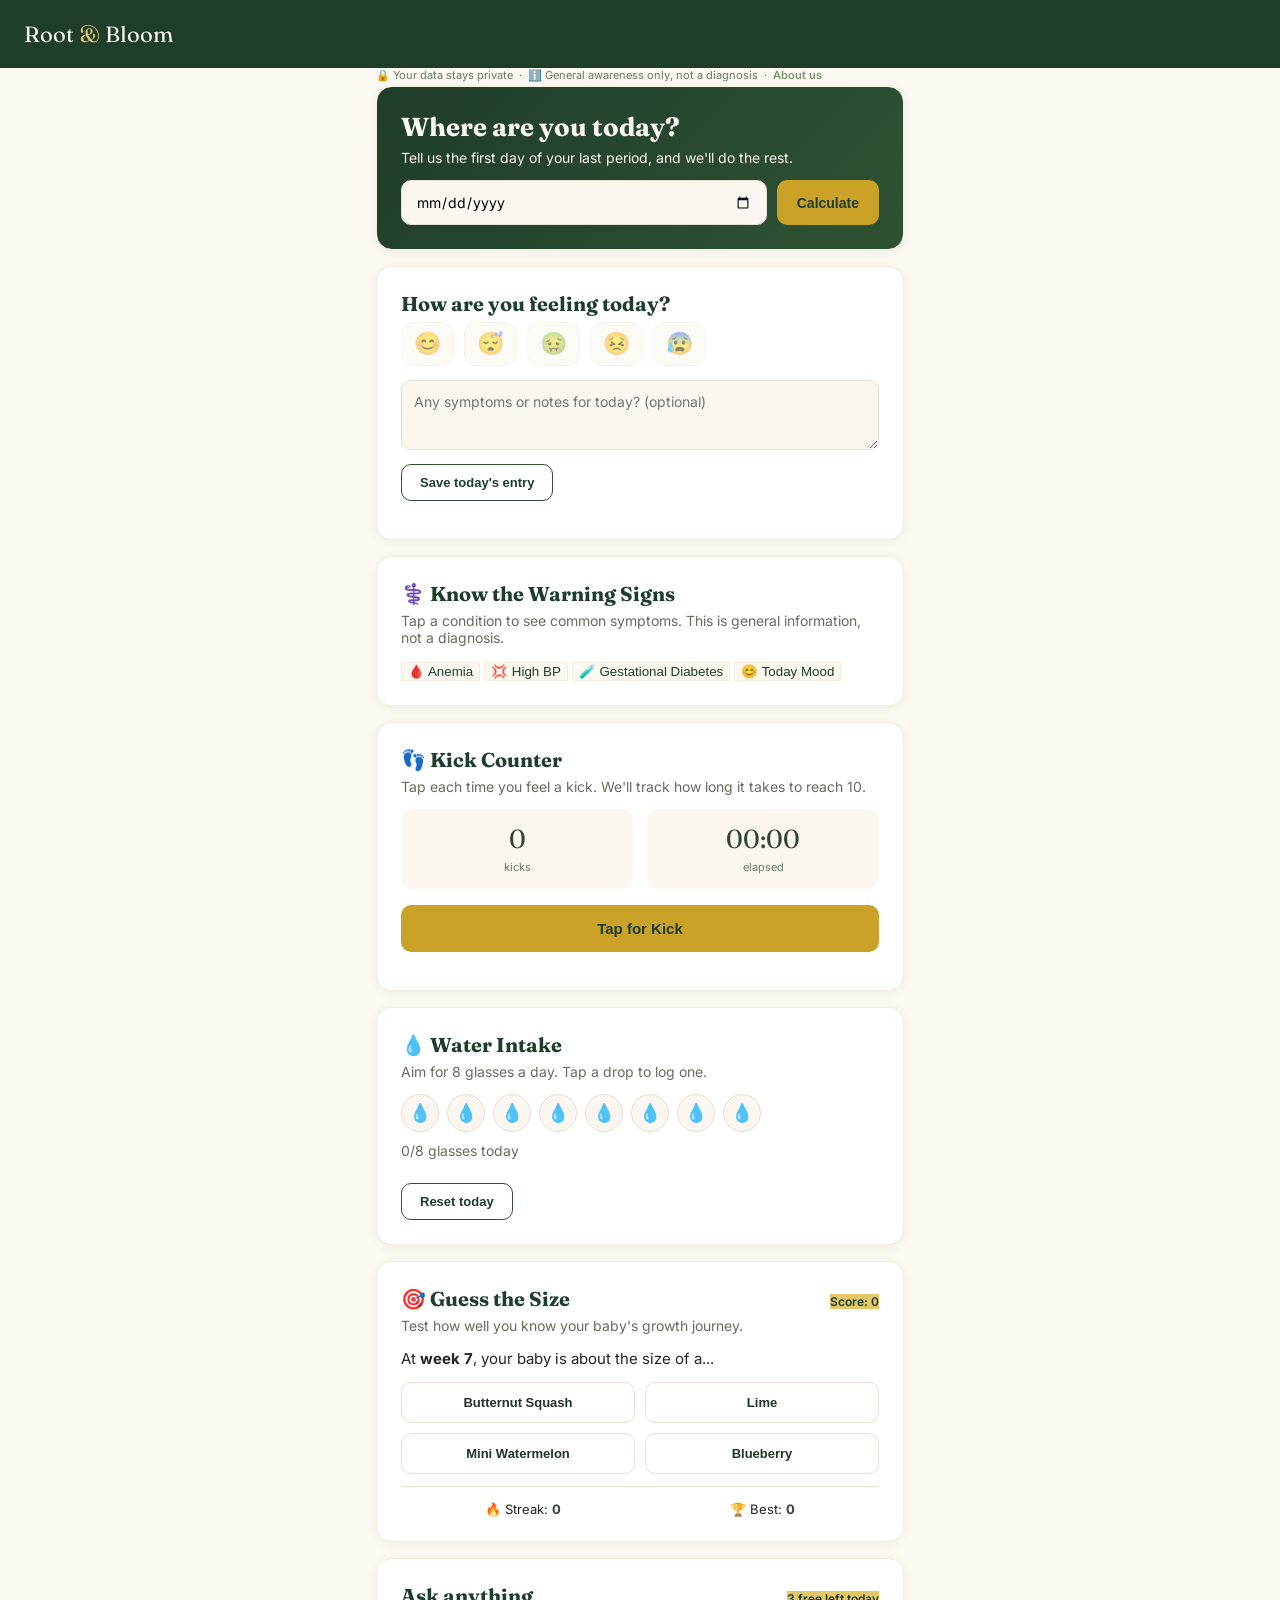
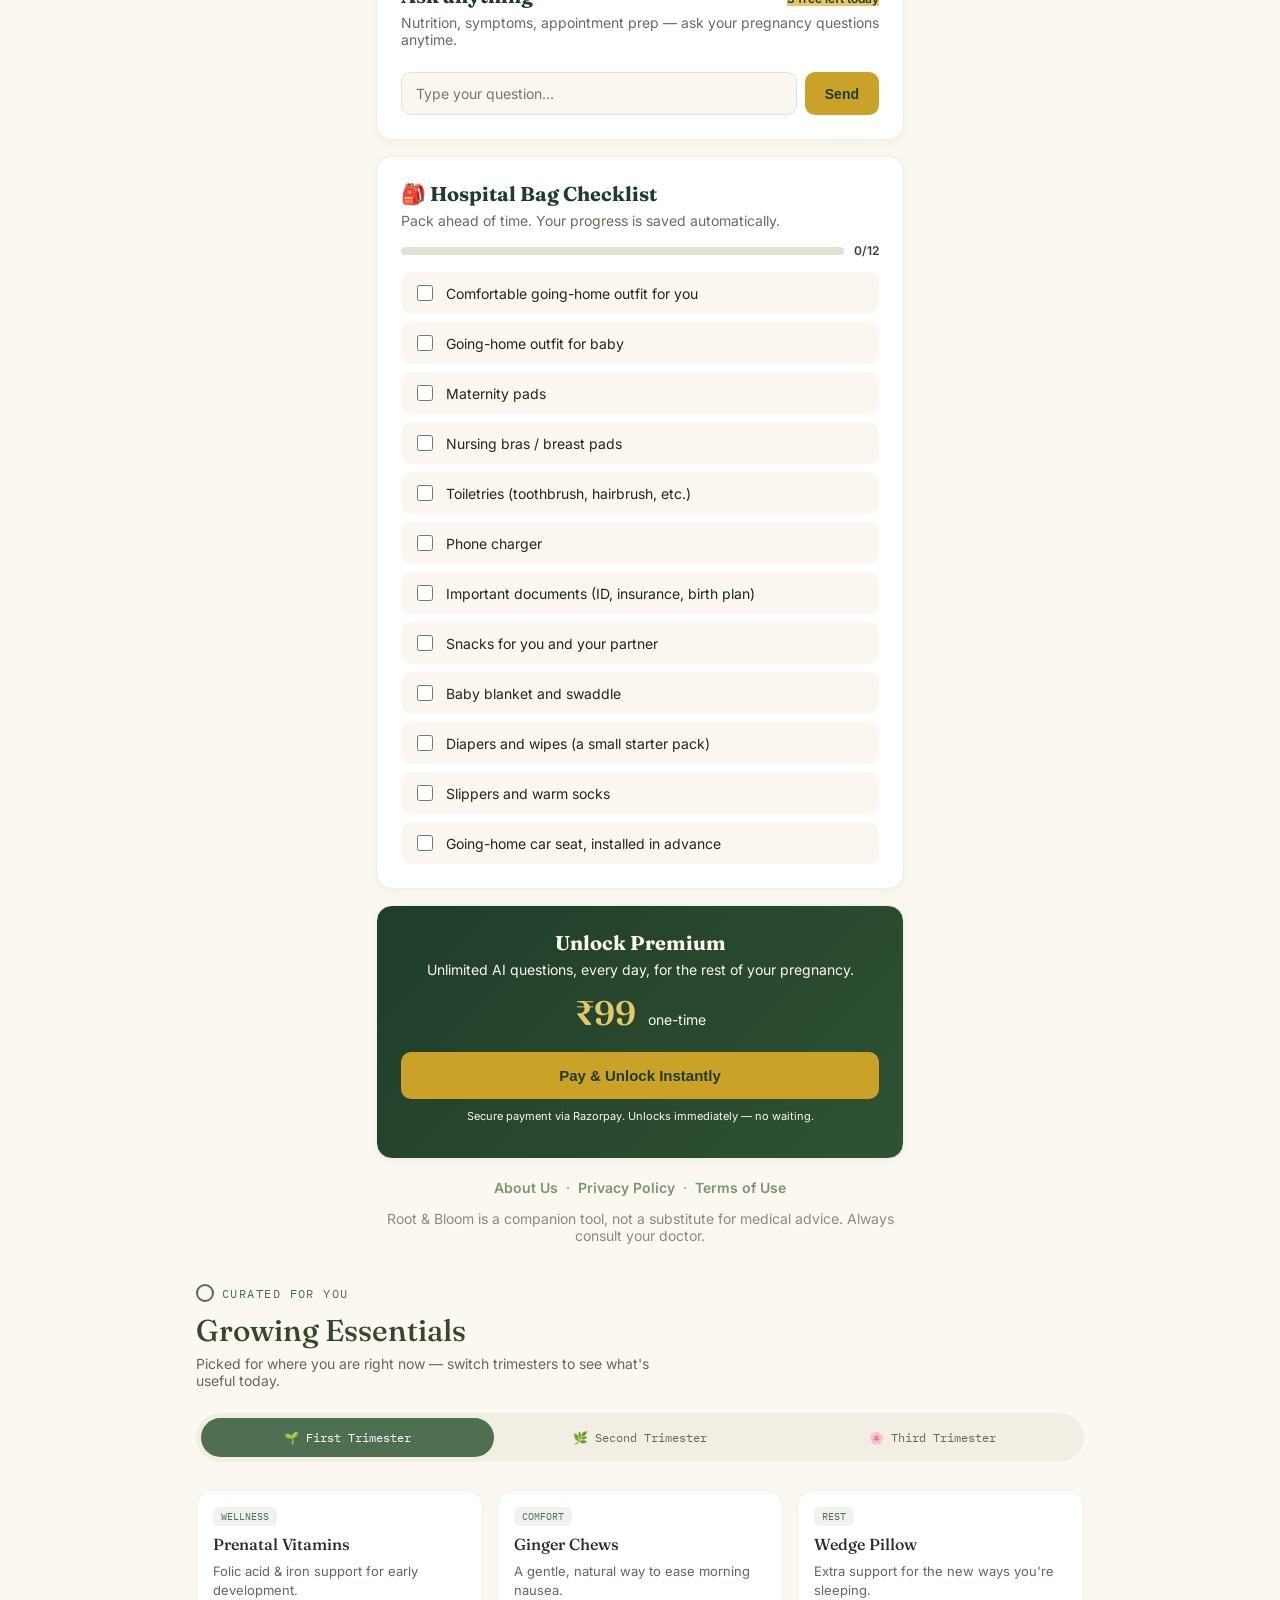
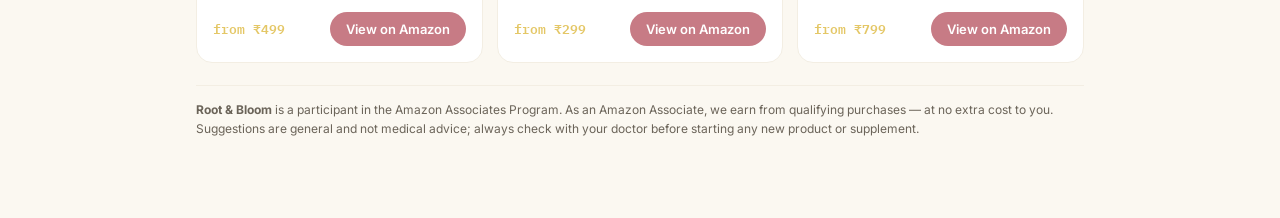
==== commit a1a1dd0b: "Update index.html" ====
--- a/index.html
+++ b/index.html
@@ -9,6 +9,28 @@
 <link rel="stylesheet" href="style.css">
 <link rel="stylesheet" href="premium-theme.css">
 <script src="https://checkout.razorpay.com/v1/checkout.js"></script>
+  <link href="https://fonts.googleapis.com/css2?family=Fraunces:opsz,wght@9..144,500&family=IBM+Plex+Mono:wght@500&display=swap" rel="stylesheet">
+<style>
+.rb-affiliate{--sage:#4F6F52;--sage-deep:#33482F;--rose:#C77B85;--ivory:#FBF8F3;--ivory-deep:#F3EEE3;--ink:#2E2A26;--ink-soft:#6b6459;max-width:920px;margin:40px auto;padding:0 16px;color:var(--ink);}
+.rb-affiliate .eyebrow{font-family:'IBM Plex Mono',monospace;font-size:12px;letter-spacing:.12em;text-transform:uppercase;color:var(--sage);display:flex;align-items:center;gap:8px;margin-bottom:10px;}
+.rb-affiliate .eyebrow::before{content:"";width:14px;height:14px;border-radius:50%;border:2px solid var(--sage);display:inline-block;}
+.rb-affiliate h2{font-family:'Fraunces',serif;font-weight:500;font-size:30px;margin:0 0 6px;color:var(--sage-deep);}
+.rb-affiliate .sub{color:var(--ink-soft);font-size:14px;max-width:460px;margin:0 0 24px;}
+.rb-rings{display:flex;border-radius:999px;background:var(--ivory-deep);padding:5px;margin-bottom:28px;position:relative;}
+.rb-ring-btn{flex:1;border:none;background:transparent;font-family:'IBM Plex Mono',monospace;font-size:12px;padding:12px 6px;border-radius:999px;cursor:pointer;color:var(--ink-soft);display:flex;flex-direction:column;align-items:center;gap:4px;position:relative;z-index:2;transition:color .25s ease;}
+.rb-ring-btn.active{color:#fff;}
+.rb-thumb{position:absolute;top:5px;bottom:5px;width:calc(33.333% - 3.33px);background:var(--sage);border-radius:999px;transition:transform .35s cubic-bezier(.65,0,.35,1);z-index:1;}
+.rb-grid{display:grid;grid-template-columns:repeat(3,1fr);gap:14px;}
+.rb-card{background:#fff;border:1px solid var(--ivory-deep);border-radius:16px;padding:16px;display:flex;flex-direction:column;gap:8px;}
+.rb-card .badge{align-self:flex-start;font-family:'IBM Plex Mono',monospace;font-size:10px;text-transform:uppercase;color:var(--sage);background:rgba(79,111,82,.09);padding:3px 8px;border-radius:6px;}
+.rb-card .name{font-family:'Fraunces',serif;font-size:16px;font-weight:500;}
+.rb-card .why{font-size:13px;color:var(--ink-soft);line-height:1.45;flex-grow:1;}
+.rb-card .row{display:flex;align-items:center;justify-content:space-between;margin-top:4px;}
+.rb-card .price{font-family:'IBM Plex Mono',monospace;font-size:13px;}
+.rb-buy{text-decoration:none;font-weight:600;font-size:13px;color:#fff;background:var(--rose);padding:9px 16px;border-radius:999px;transition:background .2s ease;}
+.rb-buy:hover{background:#a8606b;}
+.rb-disclosure{margin-top:22px;font-size:12px;color:var(--ink-soft);line-height:1.6;border-top:1px solid var(--ivory-deep);padding-top:14px;}
+</style>
 </head>
 <body>
 
@@ -189,5 +211,71 @@
 
 <script src="script.js"></script>
 <script src="conditions.js"></script>
+<section class="rb-affiliate">
+  <div class="eyebrow">Curated for you</div>
+  <h2>Growing Essentials</h2>
+  <p class="sub">Picked for where you are right now — switch trimesters to see what's useful today.</p>
+
+  <div class="rb-rings" id="rbRings">
+    <div class="rb-thumb" id="rbThumb"></div>
+    <button class="rb-ring-btn active" data-i="0">🌱 First Trimester</button>
+    <button class="rb-ring-btn" data-i="1">🌿 Second Trimester</button>
+    <button class="rb-ring-btn" data-i="2">🌸 Third Trimester</button>
+  </div>
+
+  <div class="rb-grid" id="rbGrid"></div>
+
+  <div class="rb-disclosure">
+    <strong>Root & Bloom</strong> is a participant in the Amazon Associates Program. As an Amazon Associate, we earn from qualifying purchases — at no extra cost to you. Suggestions are general and not medical advice; always check with your doctor before starting any new product or supplement.
+  </div>
+</section>
+
+<script>
+(function(){
+  const STAGES = [
+    { items:[
+      {badge:"Wellness", name:"Prenatal Vitamins", why:"Folic acid & iron support for early development.", price:"₹499", link:"https://www.amazon.in/s?k=prenatal+vitamins&tag=rootbloom21-21"},
+      {badge:"Comfort", name:"Ginger Chews", why:"A gentle, natural way to ease morning nausea.", price:"₹299", link:"https://www.amazon.in/s?k=ginger+chews+pregnancy&tag=rootbloom21-21"},
+      {badge:"Rest", name:"Wedge Pillow", why:"Extra support for the new ways you're sleeping.", price:"₹799", link:"https://www.amazon.in/s?k=pregnancy+wedge+pillow&tag=rootbloom21-21"}
+    ]},
+    { items:[
+      {badge:"Comfort", name:"Maternity Belly Band", why:"Gentle support as your bump starts to grow.", price:"₹649", link:"https://www.amazon.in/s?k=maternity+belly+band&tag=rootbloom21-21"},
+      {badge:"Skin", name:"Stretch Mark Oil", why:"Keeps skin nourished through rapid growth.", price:"₹399", link:"https://www.amazon.in/s?k=stretch+mark+oil&tag=rootbloom21-21"},
+      {badge:"Tracking", name:"Doppler Heart Monitor", why:"Hear your baby's heartbeat at home, between visits.", price:"₹1,999", link:"https://www.amazon.in/s?k=fetal+doppler&tag=rootbloom21-21"}
+    ]},
+    { items:[
+      {badge:"Hospital Bag", name:"Nursing Bra Set", why:"Comfortable, ready for after your baby arrives.", price:"₹899", link:"https://www.amazon.in/s?k=nursing+bra&tag=rootbloom21-21"},
+      {badge:"Hospital Bag", name:"Going-Home Outfit", why:"Soft, size-adjustable, for baby's first ride home.", price:"₹599", link:"https://www.amazon.in/s?k=newborn+going+home+outfit&tag=rootbloom21-21"},
+      {badge:"Support", name:"Maternity Pillow", why:"Full-body support for the final stretch of sleep.", price:"₹1,499", link:"https://www.amazon.in/s?k=maternity+pillow&tag=rootbloom21-21"}
+    ]}
+  ];
+  const grid = document.getElementById('rbGrid');
+  const thumb = document.getElementById('rbThumb');
+  const btns = document.querySelectorAll('.rb-ring-btn');
+
+  function render(i){
+    grid.innerHTML = "";
+    STAGES[i].items.forEach(it=>{
+      const c = document.createElement('div');
+      c.className = 'rb-card';
+      c.innerHTML = `<span class="badge">${it.badge}</span>
+        <div class="name">${it.name}</div>
+        <div class="why">${it.why}</div>
+        <div class="row"><span class="price">from ${it.price}</span>
+        <a class="rb-buy" href="${it.link}" target="_blank" rel="noopener sponsored">View on Amazon</a></div>`;
+      grid.appendChild(c);
+    });
+  }
+  btns.forEach((b,i)=>{
+    b.addEventListener('click', ()=>{
+      btns.forEach(x=>x.classList.remove('active'));
+      b.classList.add('active');
+      thumb.style.transform = `translateX(${i*100}%)`;
+      render(i);
+    });
+  });
+  render(0);
+})();
+</script>  
 </body>
 </html>
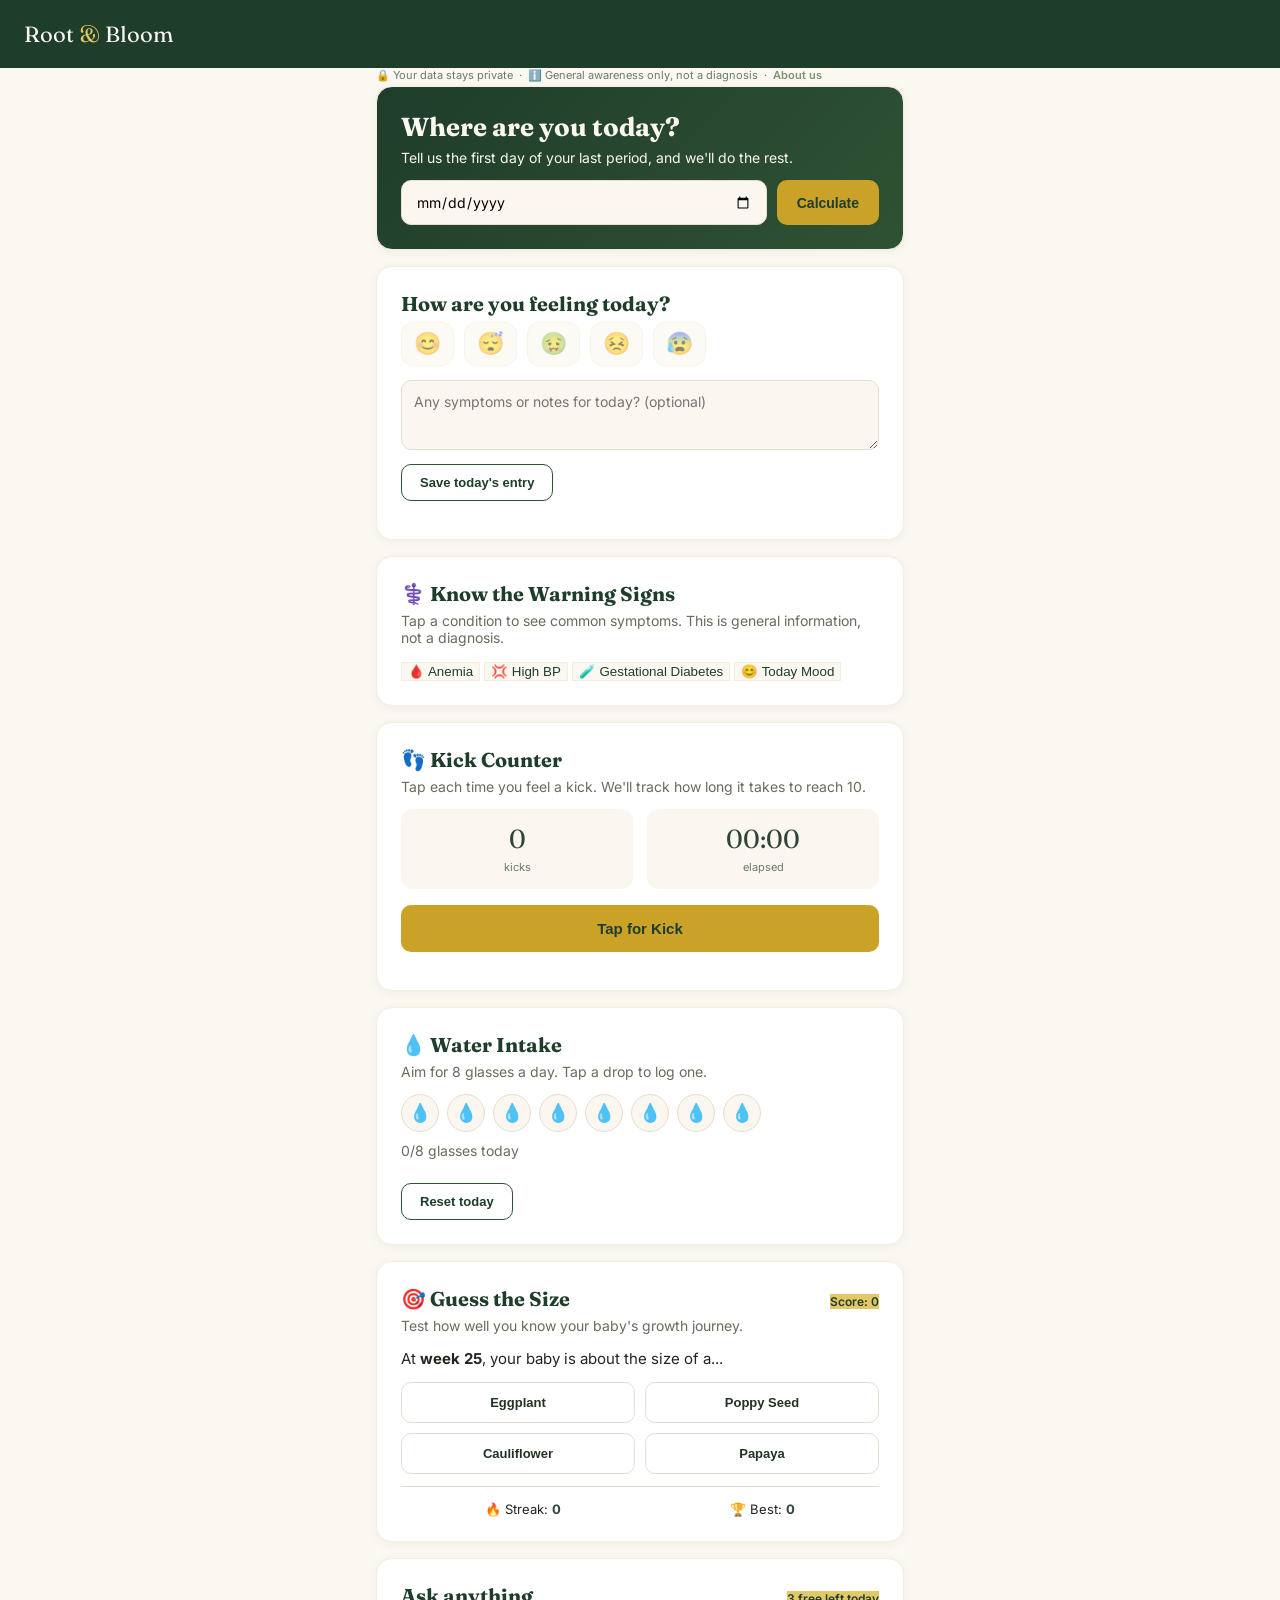
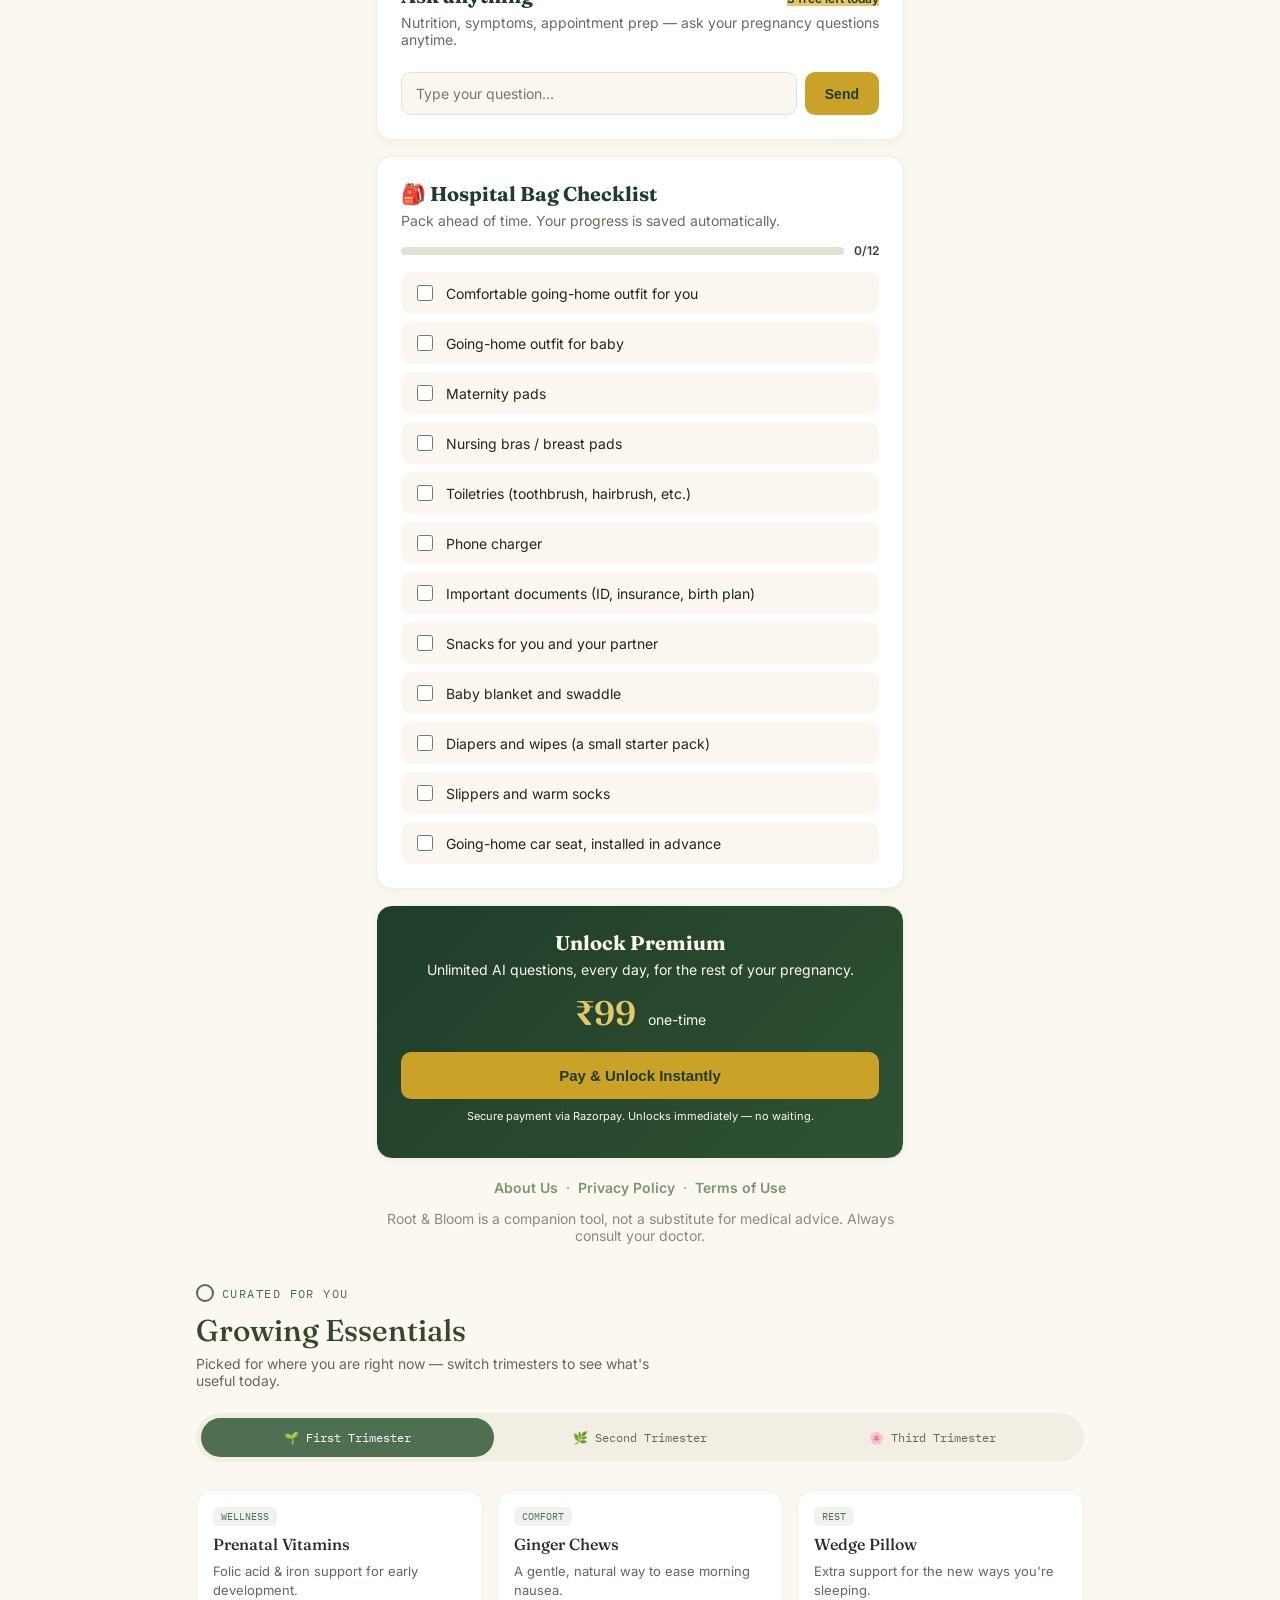
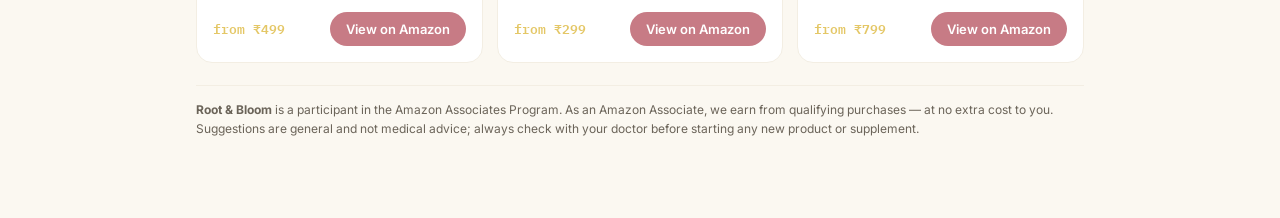
==== commit dd88a877: "Update index.html" ====
--- a/index.html
+++ b/index.html
@@ -246,7 +246,7 @@
     { items:[
       {badge:"Hospital Bag", name:"Nursing Bra Set", why:"Comfortable, ready for after your baby arrives.", price:"₹899", link:"https://www.amazon.in/s?k=nursing+bra&tag=rootbloom21-21"},
       {badge:"Hospital Bag", name:"Going-Home Outfit", why:"Soft, size-adjustable, for baby's first ride home.", price:"₹599", link:"https://www.amazon.in/s?k=newborn+going+home+outfit&tag=rootbloom21-21"},
-      {badge:"Support", name:"Maternity Pillow", why:"Full-body support for the final stretch of sleep.", price:"₹1,499", link:"https://www.amazon.in/s?k=maternity+pillow&tag=rootbloom21-21"}
+      {badge:"Support", name:"OYO Baby Pregnancy Pillow (J-Shape)", why:"Full-body support for back, hips, legs and belly through the final stretch of sleep.", price:"₹1,699", link:"https://link.amazon/B0bY92TE7"}
     ]}
   ];
   const grid = document.getElementById('rbGrid');
